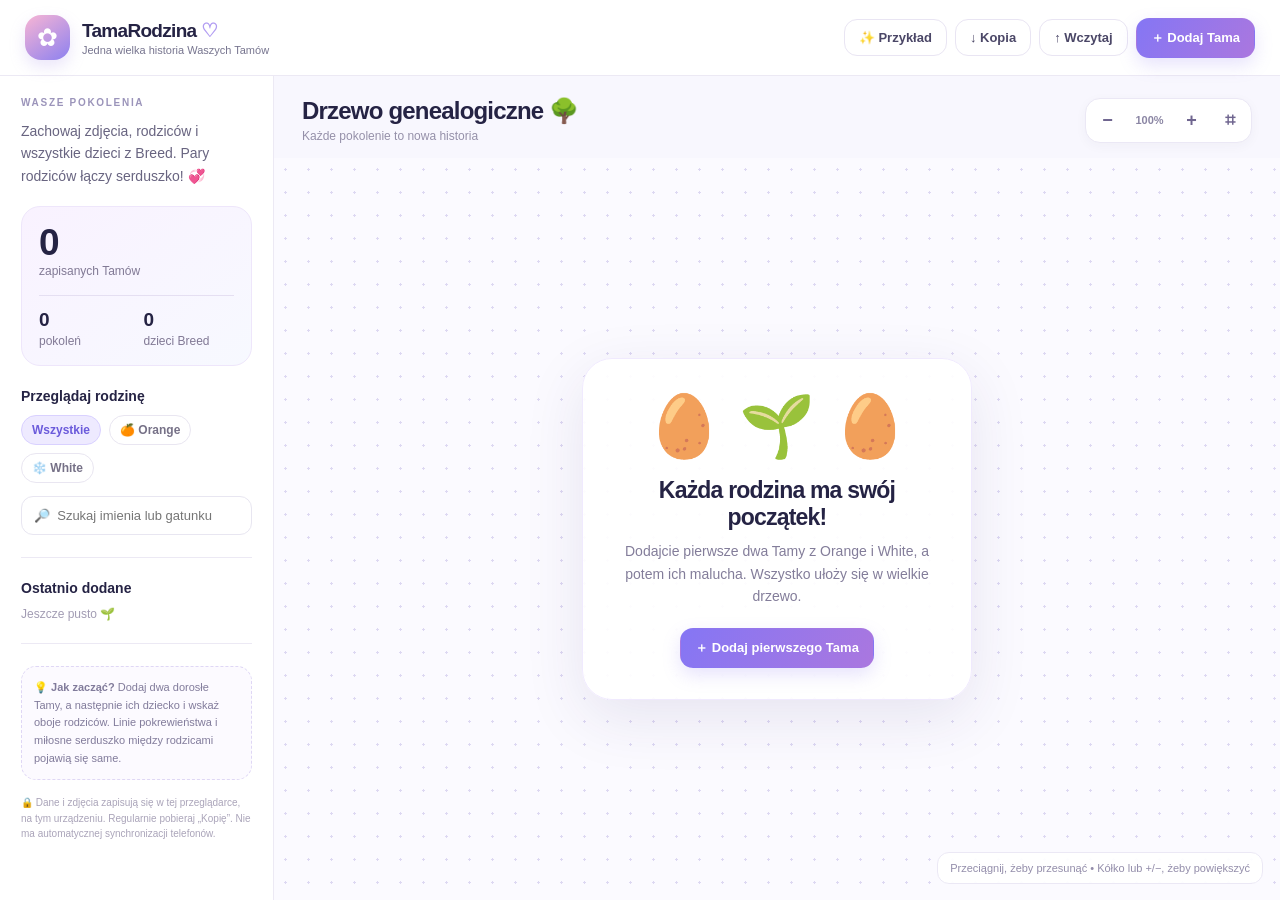
==== tama-rodzina/index.html @ 105fab53 "Show automatic romantic Breed connection between Tama parents" ====
<!doctype html>
<html lang="pl">
<head>
<meta charset="utf-8" />
<meta name="viewport" content="width=device-width,initial-scale=1,viewport-fit=cover" />
<meta name="theme-color" content="#f9f6ff" />
<title>TamaRodzina — Wasze drzewo pokoleń</title>
<style>
:root{--ink:#252344;--muted:#77758f;--line:#ece9f4;--purple:#7465e8;--pink:#fa84b5;--orange:#ffb166;--blue:#83c8ed;--card:#fff;--shadow:0 18px 60px rgba(53,39,103,.10);--round:22px}
*{box-sizing:border-box}html,body{height:100%;margin:0}body{font-family:ui-rounded,"SF Pro Rounded","Avenir Next",Inter,-apple-system,BlinkMacSystemFont,"Segoe UI",sans-serif;background:#f8f7fd;color:var(--ink);overflow:hidden}button,input,select,textarea{font:inherit}button{cursor:pointer}button:disabled{cursor:not-allowed;opacity:.45}.app{height:100dvh;display:flex;flex-direction:column;min-height:500px}.topbar{position:relative;z-index:10;display:flex;align-items:center;justify-content:space-between;gap:14px;flex-wrap:wrap;padding:15px 25px;background:rgba(255,255,255,.95);border-bottom:1px solid var(--line)}.brand{display:flex;align-items:center;gap:12px}.brand-symbol{width:45px;height:45px;border-radius:16px;background:linear-gradient(145deg,#f8b5d4,#8d81ef);display:grid;place-items:center;color:white;font-size:25px;box-shadow:0 7px 15px #ae9ded40}.brand h1{font-size:19px;letter-spacing:-.7px;margin:0;font-weight:850}.brand small{display:block;font-size:11px;color:var(--muted);margin-top:2px}.top-actions{display:flex;gap:8px;align-items:center;flex-wrap:wrap}.btn{display:inline-flex;align-items:center;justify-content:center;gap:7px;border:1px solid #e9e5f3;background:white;color:#4b4767;border-radius:13px;padding:10px 14px;font-size:13px;font-weight:700;white-space:nowrap;transition:transform .15s,background .15s}.btn:hover{background:#f7f4ff;transform:translateY(-1px)}.btn.primary{color:#fff;background:linear-gradient(120deg,#8576f4,#aa77df);border-color:transparent;box-shadow:0 7px 18px #8d7aef36}.btn.primary:hover{background:linear-gradient(120deg,#7565e8,#976bd3)}.btn.danger{color:#be4667;background:#fff6f9;border:1px solid #ffe2ea}.btn.ghost{border-color:transparent;background:transparent}.workspace{display:flex;flex:1;min-height:0}.sidebar{width:274px;flex:0 0 274px;background:#fff;border-right:1px solid var(--line);padding:21px;overflow:auto}.eyebrow{text-transform:uppercase;letter-spacing:1.7px;color:#9b94ba;font-size:10px;font-weight:850;margin-bottom:12px}.intro{font-size:14px;line-height:1.6;color:#686480;margin:0 0 19px}.stat-box{background:linear-gradient(145deg,#f9f2ff,#f7f9ff);border:1px solid #eee6fb;border-radius:19px;padding:17px;margin-bottom:22px}.stat-number{font-size:37px;line-height:1;font-weight:850;letter-spacing:-2px}.stat-box small{color:#817995;font-size:12px}.stats-row{display:flex;gap:14px;margin-top:16px;border-top:1px solid #e5dff2;padding-top:13px}.stats-row>div{flex:1}.stats-row b{font-size:19px}.stats-row small{display:block;margin-top:3px}.sidebar h2{font-size:14px;margin:0 0 11px}.filters{display:flex;flex-wrap:wrap;gap:8px;margin-bottom:13px}.filter{border:1px solid #e9e6f1;background:white;border-radius:999px;padding:7px 10px;color:#767187;font-size:12px;font-weight:750}.filter.active{background:#eeeaff;color:#6b5bdb;border-color:#d9d1ff}.search{border:1px solid #e8e6f1;border-radius:12px;padding:11px 12px;width:100%;background:#fff;font-size:13px;outline:0;color:var(--ink)}.search:focus{border-color:#afa5f4;box-shadow:0 0 0 3px #ece8ff}.section-divider{height:1px;background:var(--line);margin:22px 0}.mini-list{display:flex;flex-direction:column;gap:8px}.mini{border:1px solid #f0edf7;text-align:left;background:#fff;display:flex;gap:10px;align-items:center;padding:7px;border-radius:13px;width:100%}.mini:hover{background:#faf7ff}.mini-avatar{flex:0 0 35px;width:35px;height:35px;border-radius:11px;background:#f9e7ed;display:grid;place-items:center;overflow:hidden}.mini-avatar img{width:100%;height:100%;object-fit:cover}.mini strong{display:block;font-size:12px;max-width:156px;overflow:hidden;text-overflow:ellipsis;white-space:nowrap}.mini small{display:block;font-size:10px;color:#9692ab;margin-top:3px}.hint{border:1px dashed #dfd7f5;border-radius:15px;padding:12px;background:#fcfaff;color:#817b9b;font-size:11px;line-height:1.6}.main{flex:1;display:flex;flex-direction:column;min-width:0;background:#f8f7fe}.stage-header{padding:21px 28px 15px;display:flex;justify-content:space-between;gap:12px;align-items:center}.stage-header h2{font-size:24px;letter-spacing:-.8px;margin:0 0 4px}.stage-header p{font-size:12px;color:#9590a9;margin:0}.zoom-tools{display:flex;align-items:center;gap:5px;background:#fff;border:1px solid #ebe8f5;border-radius:15px;padding:5px;box-shadow:0 3px 12px #3830550a}.zoom-tools button{border:0;background:transparent;min-width:33px;height:33px;border-radius:9px;font-size:18px;font-weight:650;color:#6f658f}.zoom-tools button:hover{background:#f5f2ff}.zoom-label{min-width:41px;font-size:11px;color:#8b86a4;text-align:center;font-weight:750}.viewport{position:relative;min-height:0;flex:1;overflow:hidden;cursor:grab;touch-action:none;background-color:#fbfaff;background-image:radial-gradient(#ddd8f2 1.1px,transparent 1.1px);background-size:23px 23px;user-select:none}.viewport.grabbing{cursor:grabbing}.world{position:absolute;left:0;top:0;transform-origin:0 0;will-change:transform}.links{position:absolute;inset:0;overflow:visible;pointer-events:none}.nodes{position:absolute;inset:0}.gen-tag{position:absolute;left:15px;display:flex;gap:9px;align-items:center;font-size:13px;font-weight:850;color:#a29bc0}.gen-tag span{background:#e8e2fd;color:#7c6cdd;border-radius:10px;padding:6px 9px}.gen-tag small{font-size:11px;color:#b3aec7}.tama-card{position:absolute;width:176px;height:190px;border:1.5px solid #eee9fa;background:#fff;border-radius:22px;text-align:center;box-shadow:0 9px 27px rgba(68,57,113,.085);padding:11px 9px 10px;cursor:pointer;transition:box-shadow .15s,border .15s,opacity .15s,transform .15s;overflow:hidden}.tama-card:hover{box-shadow:0 12px 30px #4b359b2e;transform:translateY(-3px)}.tama-card.selected{border:2px solid #9281f2;box-shadow:0 9px 30px #8468e34f}.tama-card.dim{opacity:.26}.card-img{width:95px;height:95px;display:grid;place-items:center;overflow:hidden;margin:0 auto 8px;border-radius:26px;background:linear-gradient(135deg,#fff2e5,#ffd1b9);font-size:42px}.tama-card.white .card-img{background:linear-gradient(135deg,#eaf9ff,#d7e4ff)}.tama-card.other .card-img{background:linear-gradient(135deg,#f1ecff,#fce7fa)}.card-img img{width:100%;height:100%;object-fit:cover}.card-name{font-weight:850;white-space:nowrap;text-overflow:ellipsis;overflow:hidden;font-size:14px;margin:0 0 4px}.card-species{font-size:11px;color:#918da4;overflow:hidden;white-space:nowrap;text-overflow:ellipsis}.card-pill{display:inline-block;margin-top:8px;font-size:9px;font-weight:800;padding:4px 8px;border-radius:99px;background:#fff0e3;color:#c87838}.white .card-pill{background:#e8f5ff;color:#4e8cba}.other .card-pill{background:#efe9ff;color:#806bc9}.empty{position:absolute;inset:0;display:flex;align-items:center;justify-content:center;text-align:center;padding:30px}.empty-panel{max-width:390px;background:#ffffffec;box-shadow:var(--shadow);border:1px solid #f0eafe;padding:31px 25px;border-radius:30px}.empty-art{font-size:61px;margin-bottom:15px}.empty-panel h3{font-size:23px;letter-spacing:-.8px;margin:0 0 9px}.empty-panel p{font-size:14px;color:#837d9a;line-height:1.6;margin:0 0 20px}.floating-tip{position:absolute;bottom:16px;right:17px;background:#fffffff0;padding:9px 12px;border:1px solid #ebe8f5;border-radius:12px;font-size:11px;color:#938daa;pointer-events:none}dialog{border:0;border-radius:24px;box-shadow:0 30px 90px #251d5460;width:min(510px,calc(100vw - 28px));padding:0;color:var(--ink);max-height:calc(100dvh - 34px);overflow:auto}dialog::backdrop{background:#201a3f88;backdrop-filter:blur(4px)}.modal-header{display:flex;align-items:center;justify-content:space-between;padding:22px 25px 12px}.modal-header h3{font-size:21px;margin:0;letter-spacing:-.7px}.close{border:0;background:#f6f4fb;border-radius:10px;width:32px;height:32px;font-size:20px;color:#8983a4}.modal-body{padding:5px 25px 25px}.field{margin-bottom:16px}.field label{font-size:12px;font-weight:850;display:block;margin:0 0 7px}.field input,.field select,.field textarea{width:100%;padding:12px 12px;border:1px solid #e6e2f1;border-radius:12px;background:white;color:#37334f;outline:0;font-size:13px}.field input:focus,.field select:focus,.field textarea:focus{border-color:#a59af1;box-shadow:0 0 0 3px #ece9ff}.field textarea{resize:vertical;min-height:65px}.field-row{display:grid;grid-template-columns:1fr 1fr;gap:13px}.subnote{font-size:11px;color:#a09bb2;line-height:1.5;margin-top:5px}.upload{border:2px dashed #e4ddf4;border-radius:16px;min-height:104px;display:flex;gap:14px;align-items:center;padding:11px;background:#fcfbff;cursor:pointer}.upload-avatar{height:78px;width:78px;flex:0 0 78px;border-radius:17px;background:#f0eaff;display:grid;place-items:center;font-size:33px;overflow:hidden}.upload-avatar img{width:100%;height:100%;object-fit:cover}.upload-text b{font-size:13px}.upload-text small{display:block;color:#938ba9;font-size:11px;margin-top:4px}.modal-footer{display:flex;justify-content:space-between;gap:8px;flex-wrap:wrap;margin-top:18px}.detail-cover{height:125px;background:linear-gradient(120deg,#fbe6f3,#e8e7ff);border-radius:22px 22px 0 0}.detail-main{padding:0 25px 24px}.detail-photo{height:115px;width:115px;border:5px solid white;border-radius:26px;background:#fff1e7;overflow:hidden;display:grid;place-items:center;font-size:52px;margin:-65px 0 13px;position:relative;box-shadow:0 8px 20px #36275c25}.detail-photo img{width:100%;height:100%;object-fit:cover}.detail-name{margin:0;font-size:26px;letter-spacing:-.8px}.detail-sub{font-size:13px;color:#9690a9;margin-top:4px}.detail-grid{display:grid;grid-template-columns:1fr 1fr;gap:10px;margin:19px 0}.detail-box{border-radius:13px;background:#f9f7fd;padding:12px}.detail-box small{display:block;color:#9a94b1;font-size:10px;margin-bottom:5px}.detail-box b{font-size:13px;display:block;overflow-wrap:anywhere}.rel-title{font-size:13px;margin:17px 0 9px}.rel-list{display:flex;flex-wrap:wrap;gap:8px}.rel{border:1px solid #e5def5;background:white;border-radius:99px;padding:7px 10px;font-size:11px;font-weight:750;color:#7469b5}.detail-notes{border-left:3px solid #d4bafa;background:#faf7ff;border-radius:8px;padding:11px;font-size:12px;line-height:1.6;white-space:pre-wrap;color:#615b77}.small-btn{font-size:12px;padding:8px 10px}.toast{position:fixed;bottom:24px;left:50%;transform:translate(-50%,30px);opacity:0;pointer-events:none;background:#27233e;color:white;border-radius:14px;padding:11px 18px;box-shadow:0 12px 35px #1b163f30;font-size:12px;font-weight:650;z-index:100;transition:.25s}.toast.show{transform:translate(-50%,0);opacity:1}#importFile,#photoFile{display:none}.footer-stamp{margin-top:15px;color:#aaa4b9;font-size:10px;line-height:1.55}
@media(max-width:900px){.sidebar{width:230px;flex-basis:230px;padding:15px}.topbar{padding:12px 17px}.brand h1{font-size:17px}.btn{padding:9px 10px}.stage-header{padding:16px 19px 12px}.stage-header h2{font-size:21px}}
@media(max-width:660px){body{overflow:hidden}.app{min-height:0}.topbar{gap:10px;padding:10px 12px}.brand-symbol{width:38px;height:38px;border-radius:13px;font-size:21px}.brand h1{font-size:16px}.brand small{font-size:10px}.top-actions{width:100%;justify-content:space-between;gap:6px}.top-actions .btn{flex:1;padding:9px 4px;font-size:11px}.workspace{flex-direction:column}.sidebar{width:100%;flex:0 0 auto;padding:10px 13px;display:grid;grid-template-columns:minmax(0,1fr) auto;gap:6px 12px;align-items:center;border-right:0;border-bottom:1px solid var(--line);max-height:113px;overflow:hidden}.sidebar>.eyebrow,.sidebar>.intro,.sidebar>.section-divider,.sidebar>#recentTitle,.sidebar>#recentList,.sidebar>.hint,.sidebar>.footer-stamp{display:none}.stat-box{grid-row:1 / 3;grid-column:2;margin:0;padding:8px 13px;display:flex;gap:12px;align-items:center;min-width:110px}.stat-number{font-size:25px}.stats-row{margin:0;padding:0;border:0;gap:8px}.stats-row b{font-size:14px}.stats-row small,.stat-box small{font-size:9px}.sidebar h2{display:none}.filters{grid-row:1;grid-column:1;margin:0;gap:5px}.filter{padding:6px 8px;font-size:10px}.search{grid-row:2;grid-column:1;padding:8px 9px;font-size:11px}.main{min-height:0}.stage-header{padding:11px 13px 9px}.stage-header h2{font-size:18px}.stage-header p{font-size:10px}.zoom-tools{padding:3px}.zoom-tools button{height:28px;min-width:27px}.floating-tip{display:none}.empty-panel{padding:24px 20px}.empty-panel h3{font-size:20px}.modal-header{padding:18px 18px 10px}.modal-body{padding:5px 18px 19px}.field-row{grid-template-columns:1fr 1fr;gap:9px}.detail-main{padding:0 18px 20px}}
@media(max-width:380px){.zoom-label{display:none}.filter{padding:6px}.brand small{display:none}}
</style>
</head>
<body>
<div class="app">
<header class="topbar">
 <div class="brand"><div class="brand-symbol">✿</div><div><h1>TamaRodzina <span style="color:#b19cf2">♡</span></h1><small>Jedna wielka historia Waszych Tamów</small></div></div>
 <div class="top-actions">
  <button class="btn" id="exampleBtn" title="Pokaż przykładowe drzewo">✨ Przykład</button>
  <button class="btn" id="exportBtn" title="Pobierz bezpieczną kopię wszystkich danych i zdjęć">↓ Kopia</button>
  <button class="btn" id="importBtn" title="Wczytaj kopię zapasową">↑ Wczytaj</button>
  <button class="btn primary" id="addBtn">＋ Dodaj Tama</button>
  <input type="file" id="importFile" accept="application/json,.json" />
 </div>
</header>
<div class="workspace">
 <aside class="sidebar">
  <div class="eyebrow">Wasze pokolenia</div>
  <p class="intro">Zachowaj zdjęcia, rodziców i wszystkie dzieci z Breed. Pary rodziców łączy serduszko! 💞</p>
  <div class="stat-box"><div><div class="stat-number" id="statTotal">0</div><small>zapisanych Tamów</small></div><div class="stats-row"><div><b id="statGens">0</b><small>pokoleń</small></div><div><b id="statBabies">0</b><small>dzieci Breed</small></div></div></div>
  <h2>Przeglądaj rodzinę</h2>
  <div class="filters"><button class="filter active" data-filter="all">Wszystkie</button><button class="filter" data-filter="orange">🍊 Orange</button><button class="filter" data-filter="white">❄️ White</button></div>
  <input class="search" id="search" placeholder="🔎  Szukaj imienia lub gatunku" aria-label="Szukaj Tamów" />
  <div class="section-divider"></div>
  <h2 id="recentTitle">Ostatnio dodane</h2>
  <div id="recentList" class="mini-list"></div>
  <div class="section-divider"></div>
  <div class="hint">💡 <b>Jak zacząć?</b> Dodaj dwa dorosłe Tamy, a następnie ich dziecko i wskaż oboje rodziców. Linie pokrewieństwa i miłosne serduszko między rodzicami pojawią się same.</div>
  <div class="footer-stamp">🔒 Dane i zdjęcia zapisują się w tej przeglądarce, na tym urządzeniu. Regularnie pobieraj „Kopię”. Nie ma automatycznej synchronizacji telefonów.</div>
 </aside>
 <main class="main">
  <div class="stage-header"><div><h2>Drzewo genealogiczne 🌳</h2><p id="stageSub">Każde pokolenie to nowa historia</p></div><div class="zoom-tools"><button id="zoomOut" title="Oddal" aria-label="Oddal">−</button><span class="zoom-label" id="zoomLabel">100%</span><button id="zoomIn" title="Przybliż" aria-label="Przybliż">+</button><button id="fitBtn" title="Pokaż całe drzewo" aria-label="Dopasuj całe drzewo">⌗</button></div></div>
  <div class="viewport" id="viewport"><div class="world" id="world"><svg class="links" id="links"></svg><div class="nodes" id="nodes"></div></div><div class="empty" id="empty"><div class="empty-panel"><div class="empty-art">🥚 🌱 🥚</div><h3>Każda rodzina ma swój początek!</h3><p>Dodajcie pierwsze dwa Tamy z Orange i White, a potem ich malucha. Wszystko ułoży się w wielkie drzewo.</p><button class="btn primary" id="emptyAdd">＋ Dodaj pierwszego Tama</button></div></div><div class="floating-tip">Przeciągnij, żeby przesunąć • Kółko lub +/−, żeby powiększyć</div></div>
 </main>
</div>
</div>
<dialog id="editor">
 <div class="modal-header"><h3 id="editorTitle">Nowy Tama 🥚</h3><button class="close" data-close="editor" aria-label="Zamknij">×</button></div>
 <div class="modal-body"><form id="tamaForm">
   <div class="field"><label>Zdjęcie Tama</label><label for="photoFile" class="upload"><div class="upload-avatar" id="photoPreview">📸</div><div class="upload-text"><b>Dodaj zdjęcie z telefonu</b><small>Z aparatu lub galerii • zdjęcie zostanie zmniejszone, by oszczędzać miejsce</small></div></label><input type="file" id="photoFile" accept="image/*"/><button class="btn ghost small-btn" id="removePhoto" type="button" style="display:none;margin-top:5px">Usuń zdjęcie</button></div>
   <div class="field-row"><div class="field"><label for="tamaName">Imię Tama *</label><input id="tamaName" placeholder="Np. Iskierka" maxlength="55" required /></div><div class="field"><label for="tamaSpecies">Gatunek</label><input id="tamaSpecies" placeholder="Np. Mametchi" maxlength="55" /></div></div>
   <div class="field-row"><div class="field"><label for="tamaDevice">Z którego urządzenia?</label><select id="tamaDevice"><option value="orange">🍊 Orange</option><option value="white">❄️ White</option><option value="other">💜 Inne</option></select></div><div class="field"><label for="tamaBirth">Data narodzin</label><input type="date" id="tamaBirth" /></div></div>
   <div class="eyebrow" style="margin:6px 0 12px">Rodzice • Breed</div>
   <div class="field-row"><div class="field"><label for="parent1">Rodzic 1</label><select id="parent1"></select></div><div class="field"><label for="parent2">Rodzic 2</label><select id="parent2"></select></div></div><div class="subnote" style="margin:-8px 0 16px">Jeśli to pierwszy Tama w rodzinie, pozostaw rodziców pustych. Możesz ich dodać lub zmienić później.</div>
   <div class="field"><label for="tamaNotes">Notatki / wspomnienia</label><textarea id="tamaNotes" maxlength="1000" placeholder="Kolor oczu, ulubione jedzenie, ciekawostki…"></textarea></div>
   <div class="modal-footer"><button class="btn" type="button" data-close="editor">Anuluj</button><button class="btn primary" type="submit" id="saveBtn">💜 Zapisz Tama</button></div>
  </form></div>
</dialog>
<dialog id="detail"><div class="detail-cover"></div><div class="modal-header" style="padding-top:0;justify-content:flex-end;margin-top:-113px;height:117px;align-items:flex-start;padding-top:12px"><button class="close" data-close="detail" aria-label="Zamknij">×</button></div><div id="detailContent" class="detail-main"></div></dialog>
<div class="toast" id="toast" role="status"></div>
<script>
(()=>{'use strict';
const $=s=>document.querySelector(s), $$=s=>Array.from(document.querySelectorAll(s));
const state={tamas:[],selected:null,filter:'all',query:'',editing:null,photo:null,view:{x:0,y:0,k:1},treeW:600,treeH:500,positions:new Map(),storage:'indexeddb'};
const labels={orange:'🍊 Orange',white:'❄️ White',other:'💜 Inne'};
const esc=s=>String(s??'').replace(/[&<>"']/g,ch=>({'&':'&amp;','<':'&lt;','>':'&gt;','"':'&quot;',"'":'&#39;'}[ch]));
const safePhoto=s=>typeof s==='string'&&/^data:image\/(?:png|jpeg|webp);base64,[A-Za-z0-9+/=]+$/.test(s)&&s.length<1800000?s:'';
const guid=()=> 't'+Date.now().toString(36)+Math.random().toString(36).slice(2,9);
const byId=id=>state.tamas.find(t=>t.id===id);
const ancestors=(id,acc=new Set())=>{const t=byId(id);if(!t)return acc;for(const p of t.parents||[]){if(!acc.has(p)){acc.add(p);ancestors(p,acc)}}return acc};
const descendants=(id)=>{const out=new Set();const visit=p=>{for(const t of state.tamas){if((t.parents||[]).includes(p)&&!out.has(t.id)){out.add(t.id);visit(t.id)}}};visit(id);return out};
function generation(id,memo=new Map(),visiting=new Set()){if(memo.has(id))return memo.get(id);if(visiting.has(id))return 0;visiting.add(id);const t=byId(id);const g=t?.parents?.length?1+Math.max(...t.parents.map(p=>generation(p,memo,visiting))):0;visiting.delete(id);memo.set(id,g);return g}
function notify(s){const e=$('#toast');e.textContent=s;e.classList.add('show');clearTimeout(notify.timer);notify.timer=setTimeout(()=>e.classList.remove('show'),3100)}
let db;
function openDb(){return new Promise((ok,fail)=>{if(!window.indexedDB){fail(new Error('No IndexedDB'));return}const req=indexedDB.open('tamarodzina-db',1);req.onupgradeneeded=()=>{req.result.createObjectStore('app')};req.onsuccess=()=>{db=req.result;ok()};req.onerror=()=>fail(req.error)})}
function readDb(){return new Promise((ok,fail)=>{const tx=db.transaction('app','readonly'),r=tx.objectStore('app').get('family');r.onsuccess=()=>ok(r.result);r.onerror=()=>fail(r.error)})}
function writeDb(data){return new Promise((ok,fail)=>{const tx=db.transaction('app','readwrite');tx.objectStore('app').put(data,'family');tx.oncomplete=ok;tx.onerror=()=>fail(tx.error)})}
async function load(){try{await openDb();const d=await readDb();state.tamas=Array.isArray(d?.tamas)?d.tamas:[]}catch(e){state.storage='local';try{state.tamas=JSON.parse(localStorage.getItem('tamarodzina-family')||'[]')}catch{state.tamas=[]}console.warn('Dostępny tylko zapis awaryjny',e)}render(true)}
async function persist(){try{if(state.storage==='indexeddb')await writeDb({version:1,tamas:state.tamas});else localStorage.setItem('tamarodzina-family',JSON.stringify(state.tamas))}catch(e){notify('Nie udało się zapisać. Pobierz kopię bezpieczeństwa!');console.error(e)}}
function photoEl(t){return safePhoto(t.photo)?`<img src="${t.photo}" alt="Zdjęcie Tama ${esc(t.name)}" draggable="false">`:'🥚'}
function render(fit=false){const total=state.tamas.length,memo=new Map();const gens=total?Math.max(...state.tamas.map(t=>generation(t.id,memo)))+1:0;
 $('#statTotal').textContent=total;$('#statGens').textContent=gens;$('#statBabies').textContent=state.tamas.filter(t=>t.parents?.length).length;
 $('#stageSub').textContent=total?`${total} Tamów • ${gens} pokoleń • kliknij postać, by zobaczyć jej historię`:'Każde pokolenie to nowa historia';$('#empty').style.display=total?'none':'flex';
 $('#recentList').innerHTML=[...state.tamas].sort((a,b)=>(b.createdAt||0)-(a.createdAt||0)).slice(0,6).map(t=>`<button class="mini" data-id="${esc(t.id)}"><span class="mini-avatar">${photoEl(t)}</span><span><strong>${esc(t.name)}</strong><small>${esc(t.species||'Tama')} · ${esc(labels[t.device]||'Inne')}</small></span></button>`).join('')||'<span style="font-size:12px;color:#a29cb3">Jeszcze pusto 🌱</span>';
 $$('#recentList .mini').forEach(b=>b.onclick=()=>focusTama(b.dataset.id));
 if(!total){$('#nodes').innerHTML='';$('#links').innerHTML='';state.positions.clear();state.treeW=600;state.treeH=500;$('#world').style.width='600px';$('#world').style.height='500px';if(fit)resetView();return}
 const groups=new Map();for(const t of state.tamas){const g=generation(t.id,memo);if(!groups.has(g))groups.set(g,[]);groups.get(g).push(t)}
 // Keep siblings together, placing children near the midpoint of their parents' positions.
  // A Breed baby automatically makes a couple; no manual relationship setting is needed.
  const couples=new Map();for(const child of state.tamas){if(child.parents?.length!==2)continue;const [a,b]=child.parents;if(!byId(a)||!byId(b)||a===b)continue;if(!couples.has(a))couples.set(a,new Set());if(!couples.has(b))couples.set(b,new Set());couples.get(a).add(b);couples.get(b).add(a)}
 const W=176,H=190,GX=66,GY=132,LEFT=150,TOP=95,RIGHT=90;const sorted=[];let order=new Map();
 for(let g=0;g<gens;g++) {let arr=(groups.get(g)||[]).slice();arr.sort((a,b)=>{const score=t=>{const p=t.parents.filter(id=>order.has(id));return p.length?p.reduce((sum,id)=>sum+order.get(id),0)/p.length:1e6};return score(a)-score(b)||(a.createdAt||0)-(b.createdAt||0)||a.id.localeCompare(b.id)});const paired=[],used=new Set();for(const t of arr){if(used.has(t.id))continue;paired.push(t);used.add(t.id);const partner=arr.find(v=>!used.has(v.id)&&couples.get(t.id)?.has(v.id));if(partner){paired.push(partner);used.add(partner.id)}}arr=paired;sorted.push(arr);order=new Map(arr.map((t,i)=>[t.id,i]))}
 const maxRow=Math.max(...sorted.map(a=>a.length*W+Math.max(0,a.length-1)*GX));state.treeW=LEFT+maxRow+RIGHT;state.treeH=TOP+gens*H+Math.max(0,gens-1)*GY+115;state.positions.clear();
 const nodeParts=[],linkParts=[];
 for(let g=0;g<sorted.length;g++){const a=sorted[g],rw=a.length*W+Math.max(0,a.length-1)*GX;const start=LEFT+(maxRow-rw)/2;const y=TOP+g*(H+GY);
 nodeParts.push(`<div class="gen-tag" style="top:${y+17}px"><span>${g+1}</span><small>pokolenie</small></div>`);
 a.forEach((t,i)=>{const x=start+i*(W+GX);state.positions.set(t.id,{x:x+W/2,top:y,bottom:y+H});const match=(state.filter==='all'||state.filter===t.device)&&(!state.query||`${t.name} ${t.species||''}`.toLocaleLowerCase('pl').includes(state.query));const relatives=state.selected?new Set([state.selected,...ancestors(state.selected),...descendants(state.selected)]):null;const dim=!match||(relatives&&!relatives.has(t.id));nodeParts.push(`<button class="tama-card ${esc(t.device)} ${state.selected===t.id?'selected':''} ${dim?'dim':''}" data-id="${esc(t.id)}" style="left:${x}px;top:${y}px" aria-label="Otwórz Tama ${esc(t.name)}"><div class="card-img">${photoEl(t)}</div><div class="card-name">${esc(t.name)}</div><div class="card-species">${esc(t.species||'Nieznany gatunek')}</div><div class="card-pill">${esc(labels[t.device]||'💜 Inne')}</div></button>`)});
 }
 for(const t of state.tamas){const c=state.positions.get(t.id);for(const [ix,pid] of t.parents.entries()){const p=state.positions.get(pid);if(!p||!c)continue;const x1=p.x,y1=p.bottom+2,x2=c.x+(ix===0?-8:8),y2=c.top-5,mid=Math.max(30,(y2-y1)*.44);const emphasize=state.selected&&(t.id===state.selected||pid===state.selected);linkParts.push(`<path d="M ${x1} ${y1} C ${x1} ${y1+mid}, ${x2} ${y2-mid}, ${x2} ${y2}" stroke="${ix===0?'#ba98ee':'#f4a3c6'}" stroke-width="${emphasize?4:2.6}" stroke-opacity="${state.selected&&!emphasize?.25:.76}" fill="none" stroke-linecap="round"/><circle cx="${x2}" cy="${y2}" r="3.6" fill="${ix===0?'#ba98ee':'#f4a3c6'}"/>`)}}
  // Draw a pink, heart-shaped Breed bond only for pairs who have a shared child.
  const shownPairs=new Set();for(const child of state.tamas){if(child.parents?.length!==2)continue;const ids=[...child.parents].sort();const key=ids.join('~');if(shownPairs.has(key))continue;shownPairs.add(key);const a=state.positions.get(ids[0]),b=state.positions.get(ids[1]);if(!a||!b)continue;const y=Math.min(a.top,b.top)-27,mx=(a.x+b.x)/2;
   const highlight=state.selected&&(ids.includes(state.selected)||(byId(state.selected)?.parents?.length===2&&ids.every(id=>byId(state.selected).parents.includes(id))));
   const opacity=state.selected&&!highlight?'.35':'1';
   linkParts.push(`<path d="M ${a.x} ${a.top-5} L ${a.x} ${y} L ${b.x} ${y} L ${b.x} ${b.top-5}" stroke="#ef8ab4" stroke-width="${highlight?4.5:2.8}" stroke-dasharray="5 5" stroke-linecap="round" stroke-linejoin="round" stroke-opacity="${opacity}" fill="none"/><rect x="${mx-20}" y="${y-17}" width="40" height="34" rx="17" fill="#fff0f7" stroke="#f1a0c5" stroke-width="2" opacity="${opacity}"/><text x="${mx}" y="${y+7}" font-size="22" text-anchor="middle" fill="#eb5d9a" opacity="${opacity}">♥</text>`)}
 $('#world').style.width=state.treeW+'px';$('#world').style.height=state.treeH+'px';$('#nodes').innerHTML=nodeParts.join('');$('#links').setAttribute('viewBox',`0 0 ${state.treeW} ${state.treeH}`);$('#links').setAttribute('width',state.treeW);$('#links').setAttribute('height',state.treeH);$('#links').innerHTML=linkParts.join('');
 $$('#nodes .tama-card').forEach(b=>b.onclick=()=>openDetail(b.dataset.id));if(fit)requestAnimationFrame(fitView);else applyView();}
function applyView(){const {x,y,k}=state.view;$('#world').style.transform=`translate(${x}px,${y}px) scale(${k})`;$('#zoomLabel').textContent=Math.round(k*100)+'%'}
function resetView(){state.view={x:0,y:0,k:1};applyView()}
function fitView(){if(!state.tamas.length)return;const v=$('#viewport'),vw=v.clientWidth,vh=v.clientHeight;if(!vw||!vh)return;const k=Math.min(1.15,(vw-40)/state.treeW,(vh-40)/state.treeH);state.view={x:(vw-state.treeW*k)/2,y:(vh-state.treeH*k)/2,k:Math.max(.18,k)};applyView()}
function zoom(factor,cx,cy){const v=$('#viewport'),r=v.getBoundingClientRect();cx??=r.width/2;cy??=r.height/2;const old=state.view.k,k=Math.max(.14,Math.min(2.5,old*factor)),scale=k/old;state.view.x=cx-(cx-state.view.x)*scale;state.view.y=cy-(cy-state.view.y)*scale;state.view.k=k;applyView()}
function focusTama(id){const p=state.positions.get(id);if(!p)return;const v=$('#viewport'),k=Math.max(.75,Math.min(1.15,state.view.k));state.view={k,x:v.clientWidth/2-p.x*k,y:v.clientHeight/2-(p.top+95)*k};applyView();openDetail(id)}
function showDialog(d){const el=$('#'+d);if(!el.open)el.showModal()}
function closeDialog(d){const el=$('#'+d);if(el.open)el.close()}
function selectOptions(current){const forbidden=new Set(current?[current,...descendants(current)]:[]);return '<option value="">— brak / nieznany —</option>'+state.tamas.filter(t=>!forbidden.has(t.id)).map(t=>`<option value="${esc(t.id)}">${esc(t.name)} (${esc(labels[t.device]||'Inne')})</option>`).join('')}
function renderPreview(){const e=$('#photoPreview');e.innerHTML=safePhoto(state.photo)?`<img src="${state.photo}" alt="Podgląd zdjęcia">`:'📸';$('#removePhoto').style.display=state.photo?'inline-flex':'none'}
function openEditor(id=null,prefillParent=null){state.editing=id;const t=id?byId(id):null;state.photo=safePhoto(t?.photo);$('#editorTitle').textContent=id?'Edytuj Tama ✏️':'Nowy Tama 🥚';$('#saveBtn').textContent=id?'💜 Zapisz zmiany':'💜 Zapisz Tama';$('#tamaName').value=t?.name||'';$('#tamaSpecies').value=t?.species||'';$('#tamaDevice').value=t?.device||(prefillParent?byId(prefillParent)?.device:'orange')||'orange';$('#tamaBirth').value=t?.birth||'';$('#tamaNotes').value=t?.notes||'';$('#photoFile').value='';$('#parent1').innerHTML=selectOptions(id);$('#parent2').innerHTML=selectOptions(id);$('#parent1').value=t?.parents?.[0]||prefillParent||'';$('#parent2').value=t?.parents?.[1]||'';renderPreview();showDialog('editor')}
async function processPhoto(file){if(!file)return;if(!file.type.startsWith('image/')){notify('Wybierz plik ze zdjęciem');return}if(file.size>22*1024*1024){notify('Zdjęcie jest za duże (maks. 22 MB)');return}try{const data=await new Promise((ok,fail)=>{const reader=new FileReader();reader.onload=()=>ok(reader.result);reader.onerror=fail;reader.readAsDataURL(file)});const image=new Image();await new Promise((ok,fail)=>{image.onload=ok;image.onerror=fail;image.src=data});const max=500,k=Math.min(1,max/Math.max(image.naturalWidth,image.naturalHeight));const canvas=document.createElement('canvas');canvas.width=Math.max(1,Math.round(image.naturalWidth*k));canvas.height=Math.max(1,Math.round(image.naturalHeight*k));canvas.getContext('2d').drawImage(image,0,0,canvas.width,canvas.height);let uri=canvas.toDataURL('image/webp',.73);if(!uri.startsWith('data:image/webp'))uri=canvas.toDataURL('image/jpeg',.73);state.photo=uri;renderPreview();notify('Zdjęcie dodane 📸')}catch(e){console.error(e);notify('Nie udało się odczytać zdjęcia. Spróbuj JPG lub PNG.')}}
function openDetail(id){const t=byId(id);if(!t)return;state.selected=id;render();const parents=(t.parents||[]).map(byId).filter(Boolean),children=state.tamas.filter(c=>(c.parents||[]).includes(id));const partners=[...new Set(children.filter(c=>c.parents?.length===2).map(c=>c.parents.find(pid=>pid!==id)))].map(byId).filter(Boolean),gen=generation(id)+1;
const links=ts=>ts.length?`<div class="rel-list">${ts.map(v=>`<button class="rel" data-rel="${esc(v.id)}">${esc(v.name)}</button>`).join('')}</div>`:'<div style="font-size:12px;color:#aaa5b8">Brak zapisanych</div>';
$('#detailContent').innerHTML=`<div class="detail-photo">${photoEl(t)}</div><h3 class="detail-name">${esc(t.name)}</h3><div class="detail-sub">${esc(t.species||'Nieznany gatunek')} · ${esc(labels[t.device]||'Inne')}</div><div class="detail-grid"><div class="detail-box"><small>Pokolenie</small><b>${gen}</b></div><div class="detail-box"><small>Data narodzin</small><b>${esc(t.birth||'Nie podano')}</b></div><div class="detail-box"><small>Rodzice</small><b>${parents.length} zapisanych</b></div><div class="detail-box"><small>Dzieci</small><b>${children.length} zapisanych</b></div></div><h4 class="rel-title">👨‍👩‍👧 Rodzice</h4>${links(parents)}${partners.length?`<h4 class="rel-title">💞 Partnerzy Breed</h4>${links(partners)}`:''}<h4 class="rel-title">🥚 Potomstwo</h4>${links(children)}${t.notes?`<h4 class="rel-title">📝 Wspomnienia</h4><div class="detail-notes">${esc(t.notes)}</div>`:''}<div class="modal-footer"><button class="btn small-btn" id="detailChild">＋ Dodaj dziecko</button><div style="display:flex;gap:6px"><button class="btn danger small-btn" id="detailDelete">Usuń</button><button class="btn primary small-btn" id="detailEdit">✎ Edytuj</button></div></div>`;
$('#detailEdit').onclick=()=>{closeDialog('detail');openEditor(id)};$('#detailDelete').onclick=()=>deleteTama(id);$('#detailChild').onclick=()=>{closeDialog('detail');openEditor(null,id)};$$('#detailContent [data-rel]').forEach(b=>b.onclick=()=>{closeDialog('detail');focusTama(b.dataset.rel)});showDialog('detail')}
async function deleteTama(id){const t=byId(id);if(!t||!confirm(`Usunąć Tama „${t.name}”?\n\nJego dzieci pozostaną w drzewie, ale stracą powiązanie z tym rodzicem.`))return;state.tamas=state.tamas.filter(x=>x.id!==id).map(x=>({...x,parents:(x.parents||[]).filter(p=>p!==id)}));state.selected=null;closeDialog('detail');await persist();render(true);notify('Tama usunięty')}
async function saveTama(e){e.preventDefault();const name=$('#tamaName').value.trim();if(!name){notify('Podaj imię Tama');return}const p1=$('#parent1').value,p2=$('#parent2').value;if(p1&&p1===p2){notify('Wybierz dwóch różnych rodziców');return}const parents=[p1,p2].filter(Boolean);if(parents.some(p=>!byId(p))){notify('Nie znaleziono jednego z rodziców');return}if(state.editing&&parents.some(p=>p===state.editing||descendants(state.editing).has(p))){notify('Nie można ustawić potomka jako rodzica');return}
 const old=state.editing?byId(state.editing):null;const t={id:old?.id||guid(),name,species:$('#tamaSpecies').value.trim(),device:$('#tamaDevice').value,birth:$('#tamaBirth').value,notes:$('#tamaNotes').value.trim(),parents,photo:state.photo||'',createdAt:old?.createdAt||Date.now()};if(old)state.tamas=state.tamas.map(v=>v.id===old.id?t:v);else state.tamas.push(t);
 closeDialog('editor');state.selected=null;await persist();render(true);notify(old?'Zapisano zmiany 💜':'Nowy Tama dołączył do rodziny! 🥚')}
function validateImport(json){if(!json||!Array.isArray(json.tamas)||json.tamas.length>2500)throw Error('Niepoprawny plik lub za dużo postaci');const ids=new Set();const result=json.tamas.map(t=>{if(typeof t.id!=='string'||!/^t[a-zA-Z0-9_-]{3,60}$/.test(t.id)||ids.has(t.id))throw Error('Niepoprawne identyfikatory');ids.add(t.id);return{id:t.id,name:String(t.name||'Bez imienia').slice(0,55),species:String(t.species||'').slice(0,55),device:['orange','white','other'].includes(t.device)?t.device:'other',birth:/^\d{4}-\d{2}-\d{2}$/.test(t.birth||'')?t.birth:'',notes:String(t.notes||'').slice(0,1000),parents:Array.isArray(t.parents)?t.parents.slice(0,2).filter(p=>typeof p==='string'):[],photo:safePhoto(t.photo),createdAt:Number.isFinite(t.createdAt)?t.createdAt:Date.now()}});for(const t of result){t.parents=t.parents.filter(p=>ids.has(p)&&p!==t.id);if(new Set(t.parents).size!==t.parents.length)throw Error('Powtórzeni rodzice')}const m=new Map(result.map(t=>[t.id,t]));const visiting=new Set(),seen=new Set();function visit(id){if(visiting.has(id))throw Error('Pętla w relacjach');if(seen.has(id))return;visiting.add(id);for(const p of m.get(id)?.parents||[])visit(p);visiting.delete(id);seen.add(id)}for(const t of result)visit(t.id);return result}
function exportFile(){const data={app:'TamaRodzina',version:1,exportedAt:new Date().toISOString(),tamas:state.tamas};const blob=new Blob([JSON.stringify(data,null,2)],{type:'application/json'});const url=URL.createObjectURL(blob),a=document.createElement('a');a.href=url;a.download='tama-rodzina-kopia-'+new Date().toISOString().slice(0,10)+'.json';document.body.append(a);a.click();a.remove();setTimeout(()=>URL.revokeObjectURL(url),3000);notify('Kopia zapasowa gotowa 💜')}
async function importFile(file){if(!file)return;try{if(file.size>75*1024*1024)throw Error('Plik jest za duży');const data=JSON.parse(await file.text());const imported=validateImport(data);if(state.tamas.length&&!confirm(`Wczytać ${imported.length} Tamów?\n\nTo ZASTĄPI obecne drzewo. Najpierw możesz pobrać „Kopię”.`))return;state.tamas=imported;state.selected=null;await persist();render(true);notify(`Wczytano ${imported.length} Tamów! 🌳`)}catch(e){console.error(e);notify('Nie udało się wczytać: '+e.message)}finally{$('#importFile').value=''}}
async function loadExample(){if(state.tamas.length&&!confirm('Przykład zastąpi obecne drzewo! Najpierw pobierz kopię. Kontynuować?'))return;const p1=guid(),p2=guid(),c=guid(),d=guid(),ts=Date.now();state.tamas=[{id:p1,name:'Słoneczko',species:'Pierwszy Tama',device:'orange',birth:'',notes:'Pierwszy z Orange 🍊',parents:[],photo:'',createdAt:ts-4},{id:p2,name:'Śnieżka',species:'Pierwszy Tama',device:'white',birth:'',notes:'Pierwszy z White ❄️',parents:[],photo:'',createdAt:ts-3},{id:c,name:'Iskierka',species:'Dziecko Breed',device:'orange',birth:'',notes:'Pierwszy wspólny maluch 💜',parents:[p1,p2],photo:'',createdAt:ts-2},{id:d,name:'Pączek',species:'Drugie pokolenie',device:'white',birth:'',notes:'Kolejny Tama do przykładowej rodziny',parents:[p1,p2],photo:'',createdAt:ts-1}];state.selected=null;await persist();render(true);notify('Wczytano przykład — możesz edytować postacie')}
$('#addBtn').onclick=()=>openEditor();$('#emptyAdd').onclick=()=>openEditor();$('#exampleBtn').onclick=loadExample;$('#exportBtn').onclick=exportFile;$('#importBtn').onclick=()=>$('#importFile').click();$('#importFile').onchange=e=>importFile(e.target.files?.[0]);$('#tamaForm').onsubmit=saveTama;$('#photoFile').onchange=e=>processPhoto(e.target.files?.[0]);$('#removePhoto').onclick=()=>{state.photo='';$('#photoFile').value='';renderPreview()};$$('[data-close]').forEach(b=>b.onclick=()=>closeDialog(b.dataset.close));
$$('.filter').forEach(b=>b.onclick=()=>{state.filter=b.dataset.filter;$$('.filter').forEach(x=>x.classList.toggle('active',x===b));render()});$('#search').oninput=e=>{state.query=e.target.value.trim().toLocaleLowerCase('pl');render()};$('#fitBtn').onclick=fitView;$('#zoomIn').onclick=()=>zoom(1.2);$('#zoomOut').onclick=()=>zoom(1/1.2);
const viewport=$('#viewport');let pointers=new Map(),dragStart=null,lastPinch=null,moved=false;viewport.addEventListener('pointerdown',e=>{if(e.target.closest('button'))return;viewport.setPointerCapture(e.pointerId);pointers.set(e.pointerId,{x:e.clientX,y:e.clientY});if(pointers.size===1){dragStart={x:e.clientX,y:e.clientY,vx:state.view.x,vy:state.view.y};moved=false;viewport.classList.add('grabbing')}else lastPinch=null});viewport.addEventListener('pointermove',e=>{if(!pointers.has(e.pointerId))return;const prev=pointers.get(e.pointerId);pointers.set(e.pointerId,{x:e.clientX,y:e.clientY});if(pointers.size===1&&dragStart){const dx=e.clientX-dragStart.x,dy=e.clientY-dragStart.y;if(Math.abs(dx)+Math.abs(dy)>4)moved=true;state.view.x=dragStart.vx+dx;state.view.y=dragStart.vy+dy;applyView()}else if(pointers.size===2){const a=[...pointers.values()],distance=Math.hypot(a[0].x-a[1].x,a[0].y-a[1].y),r=viewport.getBoundingClientRect(),centerX=(a[0].x+a[1].x)/2-r.left,centerY=(a[0].y+a[1].y)/2-r.top;if(lastPinch&&distance>0){zoom(distance/lastPinch.distance,centerX,centerY);state.view.x+=(centerX-lastPinch.x);state.view.y+=(centerY-lastPinch.y);applyView()}lastPinch={distance,x:centerX,y:centerY};moved=true}});function endPointer(e){pointers.delete(e.pointerId);if(pointers.size===0){viewport.classList.remove('grabbing');dragStart=null;lastPinch=null}else if(pointers.size===1){const p=[...pointers.values()][0];dragStart={x:p.x,y:p.y,vx:state.view.x,vy:state.view.y};lastPinch=null}}viewport.addEventListener('pointerup',endPointer);viewport.addEventListener('pointercancel',endPointer);viewport.addEventListener('wheel',e=>{e.preventDefault();const r=viewport.getBoundingClientRect();zoom(Math.exp(-e.deltaY*.0011),e.clientX-r.left,e.clientY-r.top)},{passive:false});viewport.addEventListener('click',e=>{if(!e.target.closest('button')&&!moved&&state.selected){state.selected=null;render()}});
window.addEventListener('keydown',e=>{if(e.key==='Escape'){if(!$('#editor').open&&!$('#detail').open&&state.selected){state.selected=null;render()}}if(e.target.matches('input,textarea,select'))return;if(e.key==='+'||e.key==='=')zoom(1.2);if(e.key==='-')zoom(1/1.2)});window.addEventListener('resize',()=>{if(state.tamas.length)fitView()});load();
})();
</script>
</body>
</html>
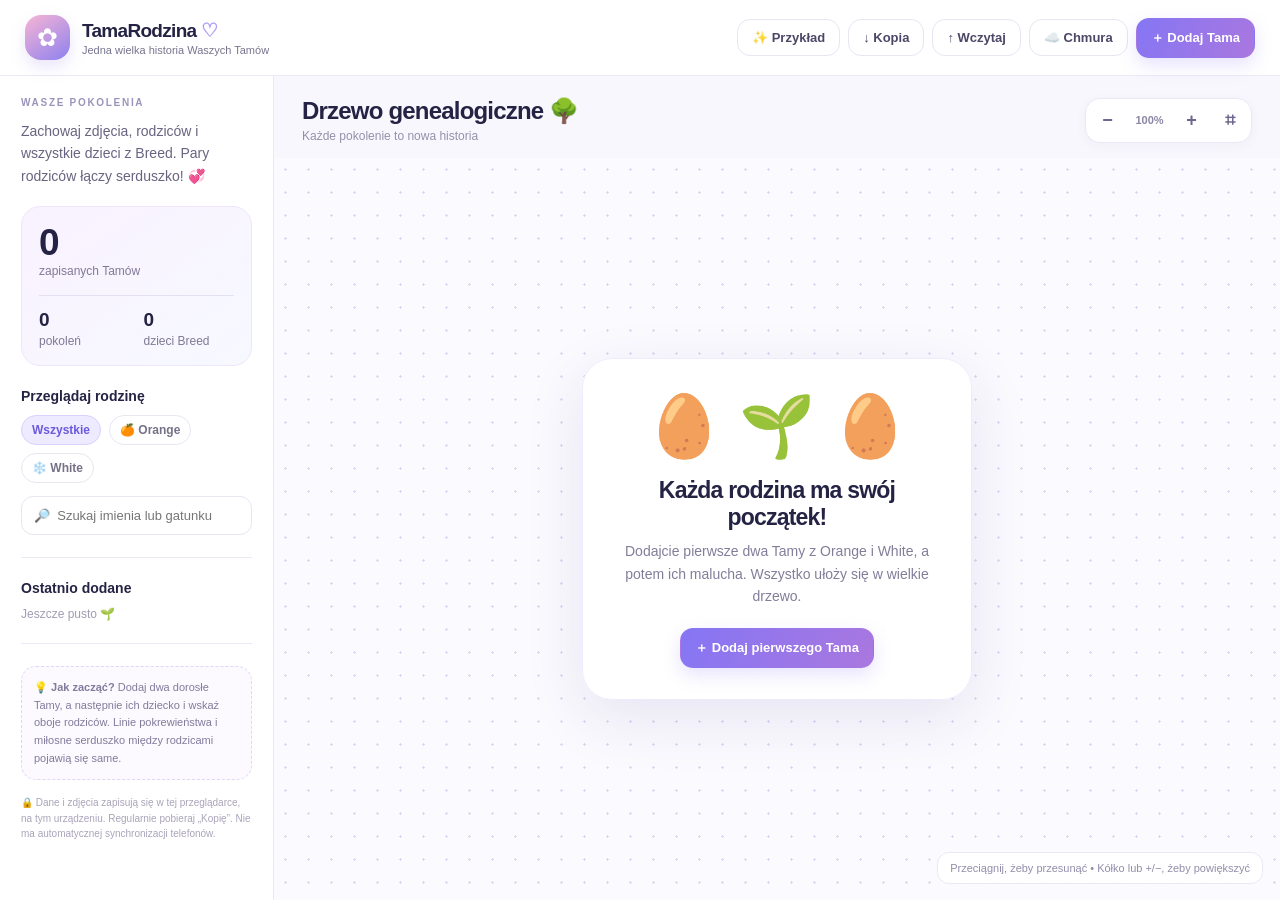
==== commit a4792440: "Connect TamaRodzina frontend to optional shared Cloudflare family sync" ====
--- a/tama-rodzina/index.html
+++ b/tama-rodzina/index.html
@@ -21,7 +21,8 @@
   <button class="btn" id="exampleBtn" title="Pokaż przykładowe drzewo">✨ Przykład</button>
   <button class="btn" id="exportBtn" title="Pobierz bezpieczną kopię wszystkich danych i zdjęć">↓ Kopia</button>
   <button class="btn" id="importBtn" title="Wczytaj kopię zapasową">↑ Wczytaj</button>
-  <button class="btn primary" id="addBtn">＋ Dodaj Tama</button>
+  <button class="btn" id="cloudBtn" title="Połącz wspólne drzewo">☁️ Chmura</button>
+   <button class="btn primary" id="addBtn">＋ Dodaj Tama</button>
   <input type="file" id="importFile" accept="application/json,.json" />
  </div>
 </header>
@@ -78,7 +79,8 @@
 function readDb(){return new Promise((ok,fail)=>{const tx=db.transaction('app','readonly'),r=tx.objectStore('app').get('family');r.onsuccess=()=>ok(r.result);r.onerror=()=>fail(r.error)})}
 function writeDb(data){return new Promise((ok,fail)=>{const tx=db.transaction('app','readwrite');tx.objectStore('app').put(data,'family');tx.oncomplete=ok;tx.onerror=()=>fail(tx.error)})}
 async function load(){try{await openDb();const d=await readDb();state.tamas=Array.isArray(d?.tamas)?d.tamas:[]}catch(e){state.storage='local';try{state.tamas=JSON.parse(localStorage.getItem('tamarodzina-family')||'[]')}catch{state.tamas=[]}console.warn('Dostępny tylko zapis awaryjny',e)}render(true)}
-async function persist(){try{if(state.storage==='indexeddb')await writeDb({version:1,tamas:state.tamas});else localStorage.setItem('tamarodzina-family',JSON.stringify(state.tamas))}catch(e){notify('Nie udało się zapisać. Pobierz kopię bezpieczeństwa!');console.error(e)}}
+let suspendCloudChange=false;
+ async function persist(){try{if(state.storage==='indexeddb')await writeDb({version:1,tamas:state.tamas});else localStorage.setItem('tamarodzina-family',JSON.stringify(state.tamas));if(!suspendCloudChange)window.dispatchEvent(new Event('tama:local-change'));return true}catch(e){notify('Nie udało się zapisać. Pobierz kopię bezpieczeństwa!');console.error(e);return false}}
 function photoEl(t){return safePhoto(t.photo)?`<img src="${t.photo}" alt="Zdjęcie Tama ${esc(t.name)}" draggable="false">`:'🥚'}
 function render(fit=false){const total=state.tamas.length,memo=new Map();const gens=total?Math.max(...state.tamas.map(t=>generation(t.id,memo)))+1:0;
  $('#statTotal').textContent=total;$('#statGens').textContent=gens;$('#statBabies').textContent=state.tamas.filter(t=>t.parents?.length).length;
@@ -132,8 +134,11 @@
 $('#addBtn').onclick=()=>openEditor();$('#emptyAdd').onclick=()=>openEditor();$('#exampleBtn').onclick=loadExample;$('#exportBtn').onclick=exportFile;$('#importBtn').onclick=()=>$('#importFile').click();$('#importFile').onchange=e=>importFile(e.target.files?.[0]);$('#tamaForm').onsubmit=saveTama;$('#photoFile').onchange=e=>processPhoto(e.target.files?.[0]);$('#removePhoto').onclick=()=>{state.photo='';$('#photoFile').value='';renderPreview()};$$('[data-close]').forEach(b=>b.onclick=()=>closeDialog(b.dataset.close));
 $$('.filter').forEach(b=>b.onclick=()=>{state.filter=b.dataset.filter;$$('.filter').forEach(x=>x.classList.toggle('active',x===b));render()});$('#search').oninput=e=>{state.query=e.target.value.trim().toLocaleLowerCase('pl');render()};$('#fitBtn').onclick=fitView;$('#zoomIn').onclick=()=>zoom(1.2);$('#zoomOut').onclick=()=>zoom(1/1.2);
 const viewport=$('#viewport');let pointers=new Map(),dragStart=null,lastPinch=null,moved=false;viewport.addEventListener('pointerdown',e=>{if(e.target.closest('button'))return;viewport.setPointerCapture(e.pointerId);pointers.set(e.pointerId,{x:e.clientX,y:e.clientY});if(pointers.size===1){dragStart={x:e.clientX,y:e.clientY,vx:state.view.x,vy:state.view.y};moved=false;viewport.classList.add('grabbing')}else lastPinch=null});viewport.addEventListener('pointermove',e=>{if(!pointers.has(e.pointerId))return;const prev=pointers.get(e.pointerId);pointers.set(e.pointerId,{x:e.clientX,y:e.clientY});if(pointers.size===1&&dragStart){const dx=e.clientX-dragStart.x,dy=e.clientY-dragStart.y;if(Math.abs(dx)+Math.abs(dy)>4)moved=true;state.view.x=dragStart.vx+dx;state.view.y=dragStart.vy+dy;applyView()}else if(pointers.size===2){const a=[...pointers.values()],distance=Math.hypot(a[0].x-a[1].x,a[0].y-a[1].y),r=viewport.getBoundingClientRect(),centerX=(a[0].x+a[1].x)/2-r.left,centerY=(a[0].y+a[1].y)/2-r.top;if(lastPinch&&distance>0){zoom(distance/lastPinch.distance,centerX,centerY);state.view.x+=(centerX-lastPinch.x);state.view.y+=(centerY-lastPinch.y);applyView()}lastPinch={distance,x:centerX,y:centerY};moved=true}});function endPointer(e){pointers.delete(e.pointerId);if(pointers.size===0){viewport.classList.remove('grabbing');dragStart=null;lastPinch=null}else if(pointers.size===1){const p=[...pointers.values()][0];dragStart={x:p.x,y:p.y,vx:state.view.x,vy:state.view.y};lastPinch=null}}viewport.addEventListener('pointerup',endPointer);viewport.addEventListener('pointercancel',endPointer);viewport.addEventListener('wheel',e=>{e.preventDefault();const r=viewport.getBoundingClientRect();zoom(Math.exp(-e.deltaY*.0011),e.clientX-r.left,e.clientY-r.top)},{passive:false});viewport.addEventListener('click',e=>{if(!e.target.closest('button')&&!moved&&state.selected){state.selected=null;render()}});
-window.addEventListener('keydown',e=>{if(e.key==='Escape'){if(!$('#editor').open&&!$('#detail').open&&state.selected){state.selected=null;render()}}if(e.target.matches('input,textarea,select'))return;if(e.key==='+'||e.key==='=')zoom(1.2);if(e.key==='-')zoom(1/1.2)});window.addEventListener('resize',()=>{if(state.tamas.length)fitView()});load();
+window.addEventListener('keydown',e=>{if(e.key==='Escape'){if(!$('#editor').open&&!$('#detail').open&&state.selected){state.selected=null;render()}}if(e.target.matches('input,textarea,select'))return;if(e.key==='+'||e.key==='=')zoom(1.2);if(e.key==='-')zoom(1/1.2)});window.addEventListener('resize',()=>{if(state.tamas.length)fitView()});
+ window.tamaBridge={get:()=>JSON.parse(JSON.stringify(state.tamas)),replace:async(tamas)=>{const checked=validateImport({tamas});const backup=state.tamas;state.tamas=checked;suspendCloudChange=true;try{const success=await persist();if(!success){state.tamas=backup;throw new Error('Nie udało się zapisać danych na urządzeniu.')}}finally{suspendCloudChange=false}state.selected=null;render(true)}};
+ load();
 })();
 </script>
+<script src="./cloud-sync.js?v=1" defer></script>
 </body>
 </html>
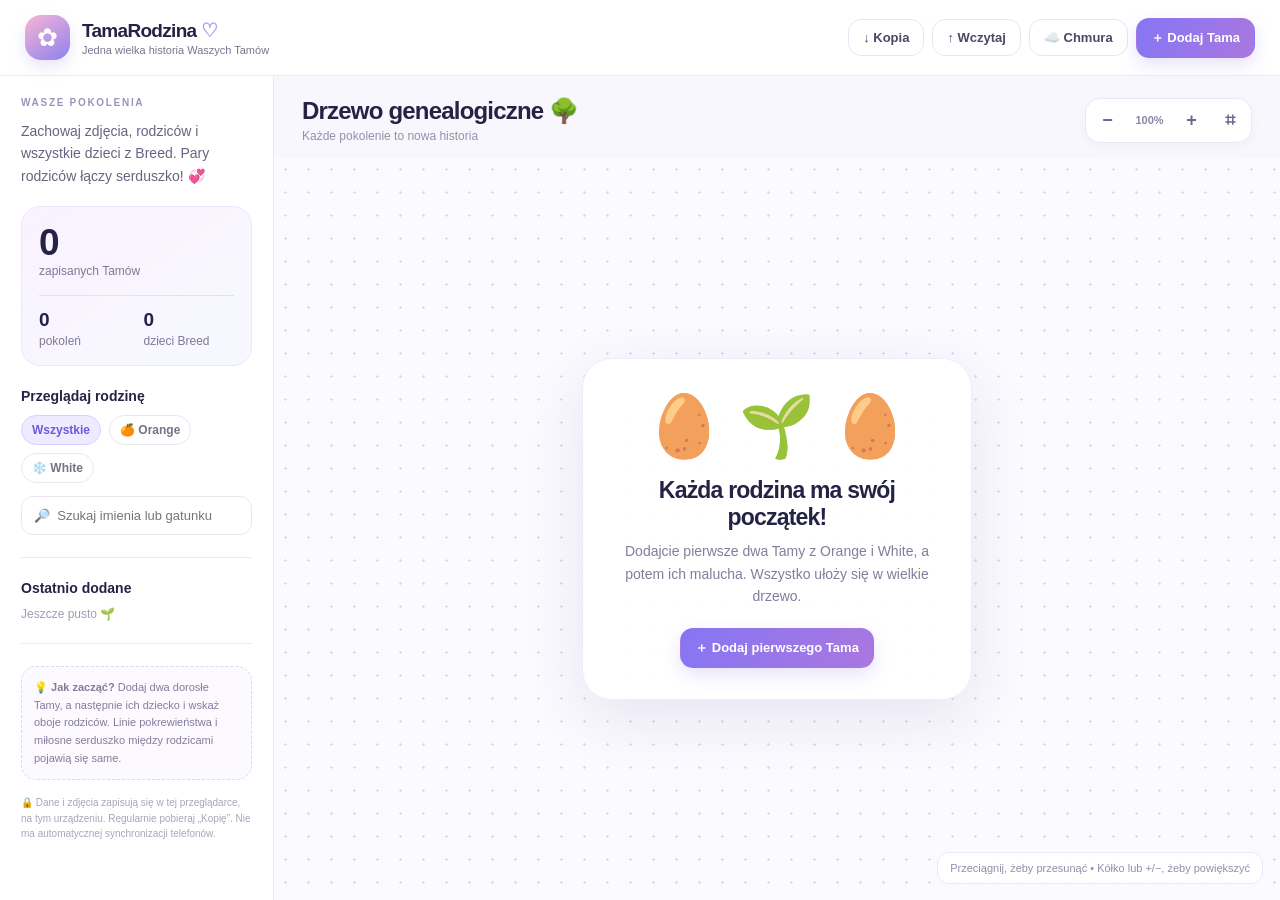
==== commit f167f764: "Remove sample tree button and enable automatic version history UI" ====
--- a/tama-rodzina/index.html
+++ b/tama-rodzina/index.html
@@ -18,7 +18,6 @@
 <header class="topbar">
  <div class="brand"><div class="brand-symbol">✿</div><div><h1>TamaRodzina <span style="color:#b19cf2">♡</span></h1><small>Jedna wielka historia Waszych Tamów</small></div></div>
  <div class="top-actions">
-  <button class="btn" id="exampleBtn" title="Pokaż przykładowe drzewo">✨ Przykład</button>
   <button class="btn" id="exportBtn" title="Pobierz bezpieczną kopię wszystkich danych i zdjęć">↓ Kopia</button>
   <button class="btn" id="importBtn" title="Wczytaj kopię zapasową">↑ Wczytaj</button>
   <button class="btn" id="cloudBtn" title="Połącz wspólne drzewo">☁️ Chmura</button>
@@ -130,15 +129,14 @@
 function validateImport(json){if(!json||!Array.isArray(json.tamas)||json.tamas.length>2500)throw Error('Niepoprawny plik lub za dużo postaci');const ids=new Set();const result=json.tamas.map(t=>{if(typeof t.id!=='string'||!/^t[a-zA-Z0-9_-]{3,60}$/.test(t.id)||ids.has(t.id))throw Error('Niepoprawne identyfikatory');ids.add(t.id);return{id:t.id,name:String(t.name||'Bez imienia').slice(0,55),species:String(t.species||'').slice(0,55),device:['orange','white','other'].includes(t.device)?t.device:'other',birth:/^\d{4}-\d{2}-\d{2}$/.test(t.birth||'')?t.birth:'',notes:String(t.notes||'').slice(0,1000),parents:Array.isArray(t.parents)?t.parents.slice(0,2).filter(p=>typeof p==='string'):[],photo:safePhoto(t.photo),createdAt:Number.isFinite(t.createdAt)?t.createdAt:Date.now()}});for(const t of result){t.parents=t.parents.filter(p=>ids.has(p)&&p!==t.id);if(new Set(t.parents).size!==t.parents.length)throw Error('Powtórzeni rodzice')}const m=new Map(result.map(t=>[t.id,t]));const visiting=new Set(),seen=new Set();function visit(id){if(visiting.has(id))throw Error('Pętla w relacjach');if(seen.has(id))return;visiting.add(id);for(const p of m.get(id)?.parents||[])visit(p);visiting.delete(id);seen.add(id)}for(const t of result)visit(t.id);return result}
 function exportFile(){const data={app:'TamaRodzina',version:1,exportedAt:new Date().toISOString(),tamas:state.tamas};const blob=new Blob([JSON.stringify(data,null,2)],{type:'application/json'});const url=URL.createObjectURL(blob),a=document.createElement('a');a.href=url;a.download='tama-rodzina-kopia-'+new Date().toISOString().slice(0,10)+'.json';document.body.append(a);a.click();a.remove();setTimeout(()=>URL.revokeObjectURL(url),3000);notify('Kopia zapasowa gotowa 💜')}
 async function importFile(file){if(!file)return;try{if(file.size>75*1024*1024)throw Error('Plik jest za duży');const data=JSON.parse(await file.text());const imported=validateImport(data);if(state.tamas.length&&!confirm(`Wczytać ${imported.length} Tamów?\n\nTo ZASTĄPI obecne drzewo. Najpierw możesz pobrać „Kopię”.`))return;state.tamas=imported;state.selected=null;await persist();render(true);notify(`Wczytano ${imported.length} Tamów! 🌳`)}catch(e){console.error(e);notify('Nie udało się wczytać: '+e.message)}finally{$('#importFile').value=''}}
-async function loadExample(){if(state.tamas.length&&!confirm('Przykład zastąpi obecne drzewo! Najpierw pobierz kopię. Kontynuować?'))return;const p1=guid(),p2=guid(),c=guid(),d=guid(),ts=Date.now();state.tamas=[{id:p1,name:'Słoneczko',species:'Pierwszy Tama',device:'orange',birth:'',notes:'Pierwszy z Orange 🍊',parents:[],photo:'',createdAt:ts-4},{id:p2,name:'Śnieżka',species:'Pierwszy Tama',device:'white',birth:'',notes:'Pierwszy z White ❄️',parents:[],photo:'',createdAt:ts-3},{id:c,name:'Iskierka',species:'Dziecko Breed',device:'orange',birth:'',notes:'Pierwszy wspólny maluch 💜',parents:[p1,p2],photo:'',createdAt:ts-2},{id:d,name:'Pączek',species:'Drugie pokolenie',device:'white',birth:'',notes:'Kolejny Tama do przykładowej rodziny',parents:[p1,p2],photo:'',createdAt:ts-1}];state.selected=null;await persist();render(true);notify('Wczytano przykład — możesz edytować postacie')}
-$('#addBtn').onclick=()=>openEditor();$('#emptyAdd').onclick=()=>openEditor();$('#exampleBtn').onclick=loadExample;$('#exportBtn').onclick=exportFile;$('#importBtn').onclick=()=>$('#importFile').click();$('#importFile').onchange=e=>importFile(e.target.files?.[0]);$('#tamaForm').onsubmit=saveTama;$('#photoFile').onchange=e=>processPhoto(e.target.files?.[0]);$('#removePhoto').onclick=()=>{state.photo='';$('#photoFile').value='';renderPreview()};$$('[data-close]').forEach(b=>b.onclick=()=>closeDialog(b.dataset.close));
+$('#addBtn').onclick=()=>openEditor();$('#emptyAdd').onclick=()=>openEditor();$('#exportBtn').onclick=exportFile;$('#importBtn').onclick=()=>$('#importFile').click();$('#importFile').onchange=e=>importFile(e.target.files?.[0]);$('#tamaForm').onsubmit=saveTama;$('#photoFile').onchange=e=>processPhoto(e.target.files?.[0]);$('#removePhoto').onclick=()=>{state.photo='';$('#photoFile').value='';renderPreview()};$$('[data-close]').forEach(b=>b.onclick=()=>closeDialog(b.dataset.close));
 $$('.filter').forEach(b=>b.onclick=()=>{state.filter=b.dataset.filter;$$('.filter').forEach(x=>x.classList.toggle('active',x===b));render()});$('#search').oninput=e=>{state.query=e.target.value.trim().toLocaleLowerCase('pl');render()};$('#fitBtn').onclick=fitView;$('#zoomIn').onclick=()=>zoom(1.2);$('#zoomOut').onclick=()=>zoom(1/1.2);
 const viewport=$('#viewport');let pointers=new Map(),dragStart=null,lastPinch=null,moved=false;viewport.addEventListener('pointerdown',e=>{if(e.target.closest('button'))return;viewport.setPointerCapture(e.pointerId);pointers.set(e.pointerId,{x:e.clientX,y:e.clientY});if(pointers.size===1){dragStart={x:e.clientX,y:e.clientY,vx:state.view.x,vy:state.view.y};moved=false;viewport.classList.add('grabbing')}else lastPinch=null});viewport.addEventListener('pointermove',e=>{if(!pointers.has(e.pointerId))return;const prev=pointers.get(e.pointerId);pointers.set(e.pointerId,{x:e.clientX,y:e.clientY});if(pointers.size===1&&dragStart){const dx=e.clientX-dragStart.x,dy=e.clientY-dragStart.y;if(Math.abs(dx)+Math.abs(dy)>4)moved=true;state.view.x=dragStart.vx+dx;state.view.y=dragStart.vy+dy;applyView()}else if(pointers.size===2){const a=[...pointers.values()],distance=Math.hypot(a[0].x-a[1].x,a[0].y-a[1].y),r=viewport.getBoundingClientRect(),centerX=(a[0].x+a[1].x)/2-r.left,centerY=(a[0].y+a[1].y)/2-r.top;if(lastPinch&&distance>0){zoom(distance/lastPinch.distance,centerX,centerY);state.view.x+=(centerX-lastPinch.x);state.view.y+=(centerY-lastPinch.y);applyView()}lastPinch={distance,x:centerX,y:centerY};moved=true}});function endPointer(e){pointers.delete(e.pointerId);if(pointers.size===0){viewport.classList.remove('grabbing');dragStart=null;lastPinch=null}else if(pointers.size===1){const p=[...pointers.values()][0];dragStart={x:p.x,y:p.y,vx:state.view.x,vy:state.view.y};lastPinch=null}}viewport.addEventListener('pointerup',endPointer);viewport.addEventListener('pointercancel',endPointer);viewport.addEventListener('wheel',e=>{e.preventDefault();const r=viewport.getBoundingClientRect();zoom(Math.exp(-e.deltaY*.0011),e.clientX-r.left,e.clientY-r.top)},{passive:false});viewport.addEventListener('click',e=>{if(!e.target.closest('button')&&!moved&&state.selected){state.selected=null;render()}});
 window.addEventListener('keydown',e=>{if(e.key==='Escape'){if(!$('#editor').open&&!$('#detail').open&&state.selected){state.selected=null;render()}}if(e.target.matches('input,textarea,select'))return;if(e.key==='+'||e.key==='=')zoom(1.2);if(e.key==='-')zoom(1/1.2)});window.addEventListener('resize',()=>{if(state.tamas.length)fitView()});
- window.tamaBridge={get:()=>JSON.parse(JSON.stringify(state.tamas)),replace:async(tamas)=>{const checked=validateImport({tamas});const backup=state.tamas;state.tamas=checked;suspendCloudChange=true;try{const success=await persist();if(!success){state.tamas=backup;throw new Error('Nie udało się zapisać danych na urządzeniu.')}}finally{suspendCloudChange=false}state.selected=null;render(true)}};
- load();
+ window.tamaBridge={ready:null,get:()=>JSON.parse(JSON.stringify(state.tamas)),replace:async(tamas)=>{const checked=validateImport({tamas});const backup=state.tamas;state.tamas=checked;suspendCloudChange=true;try{const success=await persist();if(!success){state.tamas=backup;throw new Error('Nie udało się zapisać danych na urządzeniu.')}}finally{suspendCloudChange=false}state.selected=null;render(true)}};
+ window.tamaBridge.ready=load();
 })();
 </script>
-<script src="./cloud-sync.js?v=1" defer></script>
+<script src="./cloud-sync.js?v=5" defer></script>
 </body>
 </html>
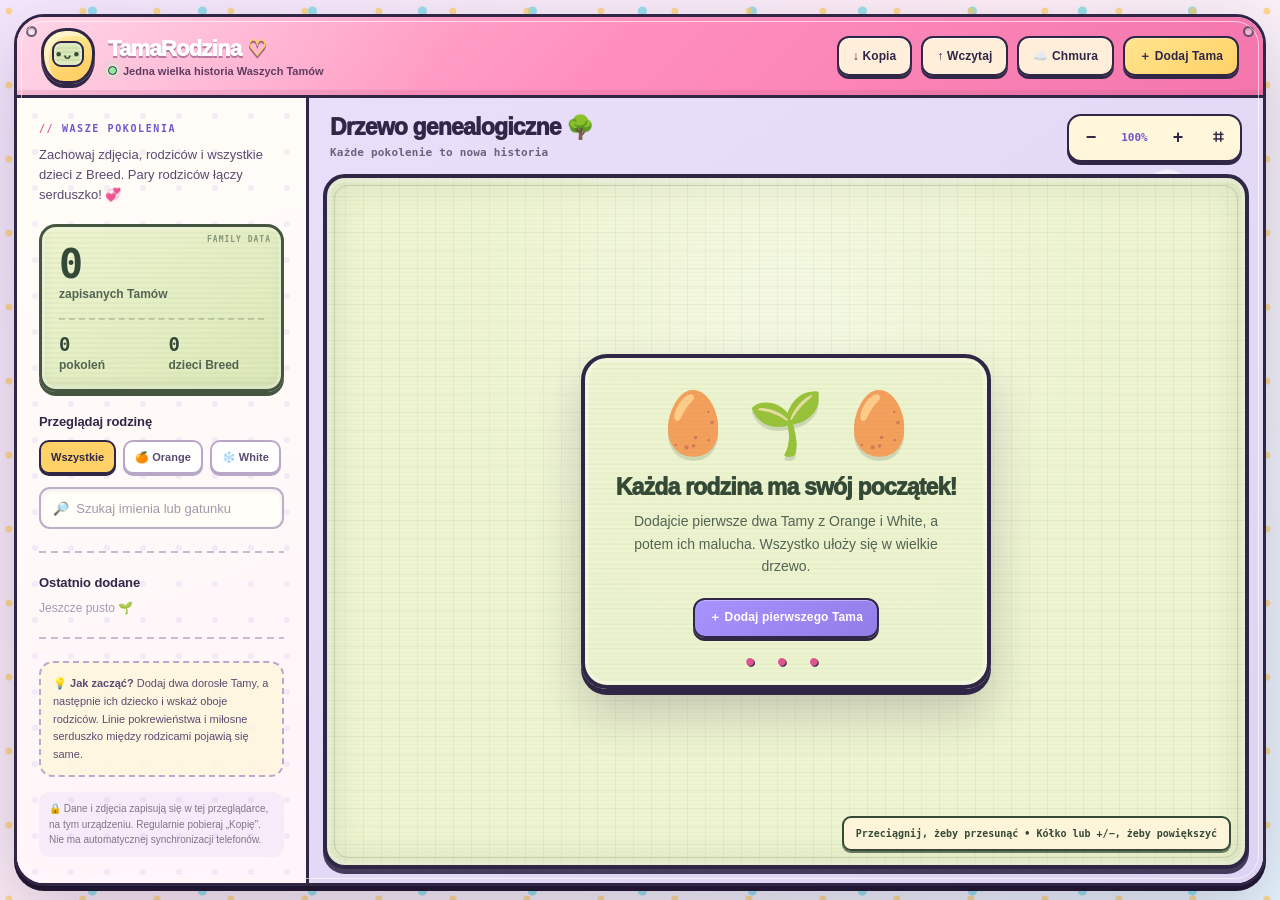
==== commit ef6d4efd: "Refresh TamaRodzina UI and add favicon" ====
--- a/tama-rodzina/index.html
+++ b/tama-rodzina/index.html
@@ -3,8 +3,10 @@
 <head>
 <meta charset="utf-8" />
 <meta name="viewport" content="width=device-width,initial-scale=1,viewport-fit=cover" />
-<meta name="theme-color" content="#f9f6ff" />
+<meta name="theme-color" content="#ff8fbd" />
+<meta name="color-scheme" content="light" />
 <title>TamaRodzina — Wasze drzewo pokoleń</title>
+<link rel="icon" href="./favicon.svg" type="image/svg+xml" />
 <style>
 :root{--ink:#252344;--muted:#77758f;--line:#ece9f4;--purple:#7465e8;--pink:#fa84b5;--orange:#ffb166;--blue:#83c8ed;--card:#fff;--shadow:0 18px 60px rgba(53,39,103,.10);--round:22px}
 *{box-sizing:border-box}html,body{height:100%;margin:0}body{font-family:ui-rounded,"SF Pro Rounded","Avenir Next",Inter,-apple-system,BlinkMacSystemFont,"Segoe UI",sans-serif;background:#f8f7fd;color:var(--ink);overflow:hidden}button,input,select,textarea{font:inherit}button{cursor:pointer}button:disabled{cursor:not-allowed;opacity:.45}.app{height:100dvh;display:flex;flex-direction:column;min-height:500px}.topbar{position:relative;z-index:10;display:flex;align-items:center;justify-content:space-between;gap:14px;flex-wrap:wrap;padding:15px 25px;background:rgba(255,255,255,.95);border-bottom:1px solid var(--line)}.brand{display:flex;align-items:center;gap:12px}.brand-symbol{width:45px;height:45px;border-radius:16px;background:linear-gradient(145deg,#f8b5d4,#8d81ef);display:grid;place-items:center;color:white;font-size:25px;box-shadow:0 7px 15px #ae9ded40}.brand h1{font-size:19px;letter-spacing:-.7px;margin:0;font-weight:850}.brand small{display:block;font-size:11px;color:var(--muted);margin-top:2px}.top-actions{display:flex;gap:8px;align-items:center;flex-wrap:wrap}.btn{display:inline-flex;align-items:center;justify-content:center;gap:7px;border:1px solid #e9e5f3;background:white;color:#4b4767;border-radius:13px;padding:10px 14px;font-size:13px;font-weight:700;white-space:nowrap;transition:transform .15s,background .15s}.btn:hover{background:#f7f4ff;transform:translateY(-1px)}.btn.primary{color:#fff;background:linear-gradient(120deg,#8576f4,#aa77df);border-color:transparent;box-shadow:0 7px 18px #8d7aef36}.btn.primary:hover{background:linear-gradient(120deg,#7565e8,#976bd3)}.btn.danger{color:#be4667;background:#fff6f9;border:1px solid #ffe2ea}.btn.ghost{border-color:transparent;background:transparent}.workspace{display:flex;flex:1;min-height:0}.sidebar{width:274px;flex:0 0 274px;background:#fff;border-right:1px solid var(--line);padding:21px;overflow:auto}.eyebrow{text-transform:uppercase;letter-spacing:1.7px;color:#9b94ba;font-size:10px;font-weight:850;margin-bottom:12px}.intro{font-size:14px;line-height:1.6;color:#686480;margin:0 0 19px}.stat-box{background:linear-gradient(145deg,#f9f2ff,#f7f9ff);border:1px solid #eee6fb;border-radius:19px;padding:17px;margin-bottom:22px}.stat-number{font-size:37px;line-height:1;font-weight:850;letter-spacing:-2px}.stat-box small{color:#817995;font-size:12px}.stats-row{display:flex;gap:14px;margin-top:16px;border-top:1px solid #e5dff2;padding-top:13px}.stats-row>div{flex:1}.stats-row b{font-size:19px}.stats-row small{display:block;margin-top:3px}.sidebar h2{font-size:14px;margin:0 0 11px}.filters{display:flex;flex-wrap:wrap;gap:8px;margin-bottom:13px}.filter{border:1px solid #e9e6f1;background:white;border-radius:999px;padding:7px 10px;color:#767187;font-size:12px;font-weight:750}.filter.active{background:#eeeaff;color:#6b5bdb;border-color:#d9d1ff}.search{border:1px solid #e8e6f1;border-radius:12px;padding:11px 12px;width:100%;background:#fff;font-size:13px;outline:0;color:var(--ink)}.search:focus{border-color:#afa5f4;box-shadow:0 0 0 3px #ece8ff}.section-divider{height:1px;background:var(--line);margin:22px 0}.mini-list{display:flex;flex-direction:column;gap:8px}.mini{border:1px solid #f0edf7;text-align:left;background:#fff;display:flex;gap:10px;align-items:center;padding:7px;border-radius:13px;width:100%}.mini:hover{background:#faf7ff}.mini-avatar{flex:0 0 35px;width:35px;height:35px;border-radius:11px;background:#f9e7ed;display:grid;place-items:center;overflow:hidden}.mini-avatar img{width:100%;height:100%;object-fit:cover}.mini strong{display:block;font-size:12px;max-width:156px;overflow:hidden;text-overflow:ellipsis;white-space:nowrap}.mini small{display:block;font-size:10px;color:#9692ab;margin-top:3px}.hint{border:1px dashed #dfd7f5;border-radius:15px;padding:12px;background:#fcfaff;color:#817b9b;font-size:11px;line-height:1.6}.main{flex:1;display:flex;flex-direction:column;min-width:0;background:#f8f7fe}.stage-header{padding:21px 28px 15px;display:flex;justify-content:space-between;gap:12px;align-items:center}.stage-header h2{font-size:24px;letter-spacing:-.8px;margin:0 0 4px}.stage-header p{font-size:12px;color:#9590a9;margin:0}.zoom-tools{display:flex;align-items:center;gap:5px;background:#fff;border:1px solid #ebe8f5;border-radius:15px;padding:5px;box-shadow:0 3px 12px #3830550a}.zoom-tools button{border:0;background:transparent;min-width:33px;height:33px;border-radius:9px;font-size:18px;font-weight:650;color:#6f658f}.zoom-tools button:hover{background:#f5f2ff}.zoom-label{min-width:41px;font-size:11px;color:#8b86a4;text-align:center;font-weight:750}.viewport{position:relative;min-height:0;flex:1;overflow:hidden;cursor:grab;touch-action:none;background-color:#fbfaff;background-image:radial-gradient(#ddd8f2 1.1px,transparent 1.1px);background-size:23px 23px;user-select:none}.viewport.grabbing{cursor:grabbing}.world{position:absolute;left:0;top:0;transform-origin:0 0;will-change:transform}.links{position:absolute;inset:0;overflow:visible;pointer-events:none}.nodes{position:absolute;inset:0}.gen-tag{position:absolute;left:15px;display:flex;gap:9px;align-items:center;font-size:13px;font-weight:850;color:#a29bc0}.gen-tag span{background:#e8e2fd;color:#7c6cdd;border-radius:10px;padding:6px 9px}.gen-tag small{font-size:11px;color:#b3aec7}.tama-card{position:absolute;width:176px;height:190px;border:1.5px solid #eee9fa;background:#fff;border-radius:22px;text-align:center;box-shadow:0 9px 27px rgba(68,57,113,.085);padding:11px 9px 10px;cursor:pointer;transition:box-shadow .15s,border .15s,opacity .15s,transform .15s;overflow:hidden}.tama-card:hover{box-shadow:0 12px 30px #4b359b2e;transform:translateY(-3px)}.tama-card.selected{border:2px solid #9281f2;box-shadow:0 9px 30px #8468e34f}.tama-card.dim{opacity:.26}.card-img{width:95px;height:95px;display:grid;place-items:center;overflow:hidden;margin:0 auto 8px;border-radius:26px;background:linear-gradient(135deg,#fff2e5,#ffd1b9);font-size:42px}.tama-card.white .card-img{background:linear-gradient(135deg,#eaf9ff,#d7e4ff)}.tama-card.other .card-img{background:linear-gradient(135deg,#f1ecff,#fce7fa)}.card-img img{width:100%;height:100%;object-fit:cover}.card-name{font-weight:850;white-space:nowrap;text-overflow:ellipsis;overflow:hidden;font-size:14px;margin:0 0 4px}.card-species{font-size:11px;color:#918da4;overflow:hidden;white-space:nowrap;text-overflow:ellipsis}.card-pill{display:inline-block;margin-top:8px;font-size:9px;font-weight:800;padding:4px 8px;border-radius:99px;background:#fff0e3;color:#c87838}.white .card-pill{background:#e8f5ff;color:#4e8cba}.other .card-pill{background:#efe9ff;color:#806bc9}.empty{position:absolute;inset:0;display:flex;align-items:center;justify-content:center;text-align:center;padding:30px}.empty-panel{max-width:390px;background:#ffffffec;box-shadow:var(--shadow);border:1px solid #f0eafe;padding:31px 25px;border-radius:30px}.empty-art{font-size:61px;margin-bottom:15px}.empty-panel h3{font-size:23px;letter-spacing:-.8px;margin:0 0 9px}.empty-panel p{font-size:14px;color:#837d9a;line-height:1.6;margin:0 0 20px}.floating-tip{position:absolute;bottom:16px;right:17px;background:#fffffff0;padding:9px 12px;border:1px solid #ebe8f5;border-radius:12px;font-size:11px;color:#938daa;pointer-events:none}dialog{border:0;border-radius:24px;box-shadow:0 30px 90px #251d5460;width:min(510px,calc(100vw - 28px));padding:0;color:var(--ink);max-height:calc(100dvh - 34px);overflow:auto}dialog::backdrop{background:#201a3f88;backdrop-filter:blur(4px)}.modal-header{display:flex;align-items:center;justify-content:space-between;padding:22px 25px 12px}.modal-header h3{font-size:21px;margin:0;letter-spacing:-.7px}.close{border:0;background:#f6f4fb;border-radius:10px;width:32px;height:32px;font-size:20px;color:#8983a4}.modal-body{padding:5px 25px 25px}.field{margin-bottom:16px}.field label{font-size:12px;font-weight:850;display:block;margin:0 0 7px}.field input,.field select,.field textarea{width:100%;padding:12px 12px;border:1px solid #e6e2f1;border-radius:12px;background:white;color:#37334f;outline:0;font-size:13px}.field input:focus,.field select:focus,.field textarea:focus{border-color:#a59af1;box-shadow:0 0 0 3px #ece9ff}.field textarea{resize:vertical;min-height:65px}.field-row{display:grid;grid-template-columns:1fr 1fr;gap:13px}.subnote{font-size:11px;color:#a09bb2;line-height:1.5;margin-top:5px}.upload{border:2px dashed #e4ddf4;border-radius:16px;min-height:104px;display:flex;gap:14px;align-items:center;padding:11px;background:#fcfbff;cursor:pointer}.upload-avatar{height:78px;width:78px;flex:0 0 78px;border-radius:17px;background:#f0eaff;display:grid;place-items:center;font-size:33px;overflow:hidden}.upload-avatar img{width:100%;height:100%;object-fit:cover}.upload-text b{font-size:13px}.upload-text small{display:block;color:#938ba9;font-size:11px;margin-top:4px}.modal-footer{display:flex;justify-content:space-between;gap:8px;flex-wrap:wrap;margin-top:18px}.detail-cover{height:125px;background:linear-gradient(120deg,#fbe6f3,#e8e7ff);border-radius:22px 22px 0 0}.detail-main{padding:0 25px 24px}.detail-photo{height:115px;width:115px;border:5px solid white;border-radius:26px;background:#fff1e7;overflow:hidden;display:grid;place-items:center;font-size:52px;margin:-65px 0 13px;position:relative;box-shadow:0 8px 20px #36275c25}.detail-photo img{width:100%;height:100%;object-fit:cover}.detail-name{margin:0;font-size:26px;letter-spacing:-.8px}.detail-sub{font-size:13px;color:#9690a9;margin-top:4px}.detail-grid{display:grid;grid-template-columns:1fr 1fr;gap:10px;margin:19px 0}.detail-box{border-radius:13px;background:#f9f7fd;padding:12px}.detail-box small{display:block;color:#9a94b1;font-size:10px;margin-bottom:5px}.detail-box b{font-size:13px;display:block;overflow-wrap:anywhere}.rel-title{font-size:13px;margin:17px 0 9px}.rel-list{display:flex;flex-wrap:wrap;gap:8px}.rel{border:1px solid #e5def5;background:white;border-radius:99px;padding:7px 10px;font-size:11px;font-weight:750;color:#7469b5}.detail-notes{border-left:3px solid #d4bafa;background:#faf7ff;border-radius:8px;padding:11px;font-size:12px;line-height:1.6;white-space:pre-wrap;color:#615b77}.small-btn{font-size:12px;padding:8px 10px}.toast{position:fixed;bottom:24px;left:50%;transform:translate(-50%,30px);opacity:0;pointer-events:none;background:#27233e;color:white;border-radius:14px;padding:11px 18px;box-shadow:0 12px 35px #1b163f30;font-size:12px;font-weight:650;z-index:100;transition:.25s}.toast.show{transform:translate(-50%,0);opacity:1}#importFile,#photoFile{display:none}.footer-stamp{margin-top:15px;color:#aaa4b9;font-size:10px;line-height:1.55}
@@ -12,6 +14,7 @@
 @media(max-width:660px){body{overflow:hidden}.app{min-height:0}.topbar{gap:10px;padding:10px 12px}.brand-symbol{width:38px;height:38px;border-radius:13px;font-size:21px}.brand h1{font-size:16px}.brand small{font-size:10px}.top-actions{width:100%;justify-content:space-between;gap:6px}.top-actions .btn{flex:1;padding:9px 4px;font-size:11px}.workspace{flex-direction:column}.sidebar{width:100%;flex:0 0 auto;padding:10px 13px;display:grid;grid-template-columns:minmax(0,1fr) auto;gap:6px 12px;align-items:center;border-right:0;border-bottom:1px solid var(--line);max-height:113px;overflow:hidden}.sidebar>.eyebrow,.sidebar>.intro,.sidebar>.section-divider,.sidebar>#recentTitle,.sidebar>#recentList,.sidebar>.hint,.sidebar>.footer-stamp{display:none}.stat-box{grid-row:1 / 3;grid-column:2;margin:0;padding:8px 13px;display:flex;gap:12px;align-items:center;min-width:110px}.stat-number{font-size:25px}.stats-row{margin:0;padding:0;border:0;gap:8px}.stats-row b{font-size:14px}.stats-row small,.stat-box small{font-size:9px}.sidebar h2{display:none}.filters{grid-row:1;grid-column:1;margin:0;gap:5px}.filter{padding:6px 8px;font-size:10px}.search{grid-row:2;grid-column:1;padding:8px 9px;font-size:11px}.main{min-height:0}.stage-header{padding:11px 13px 9px}.stage-header h2{font-size:18px}.stage-header p{font-size:10px}.zoom-tools{padding:3px}.zoom-tools button{height:28px;min-width:27px}.floating-tip{display:none}.empty-panel{padding:24px 20px}.empty-panel h3{font-size:20px}.modal-header{padding:18px 18px 10px}.modal-body{padding:5px 18px 19px}.field-row{grid-template-columns:1fr 1fr;gap:9px}.detail-main{padding:0 18px 20px}}
 @media(max-width:380px){.zoom-label{display:none}.filter{padding:6px}.brand small{display:none}}
 </style>
+<link rel="stylesheet" href="./theme.css" />
 </head>
 <body>
 <div class="app">
@@ -139,4 +142,4 @@
 </script>
 <script src="./cloud-sync.js?v=5" defer></script>
 </body>
-</html>+</html>
--- a/tama-rodzina/theme.css
+++ b/tama-rodzina/theme.css
@@ -0,0 +1,1174 @@
+/* Pocket Family OS — premium retro-digital theme for TamaRodzina. */
+:root {
+  --ink: #302747;
+  --ink-soft: #594c70;
+  --muted: #81758d;
+  --shell: #ff8fbd;
+  --shell-deep: #df568f;
+  --shell-light: #ffc1da;
+  --purple: #927de8;
+  --purple-deep: #7058c8;
+  --cream: #fff6dc;
+  --paper: #fffdf7;
+  --lcd: #dce9b8;
+  --lcd-light: #edf4cf;
+  --lcd-ink: #344936;
+  --yellow: #ffd166;
+  --aqua: #74dce6;
+  --orange: #ffad68;
+  --blue: #91d9f2;
+  --line: #d9c9df;
+  --shadow: 0 22px 70px rgba(52, 31, 80, .2);
+  --round: 22px;
+}
+
+* {
+  scrollbar-color: #b9a5cf #f7efff;
+  scrollbar-width: thin;
+}
+
+*::-webkit-scrollbar {
+  width: 9px;
+  height: 9px;
+}
+
+*::-webkit-scrollbar-track {
+  background: #f7efff;
+}
+
+*::-webkit-scrollbar-thumb {
+  background: #b9a5cf;
+  border: 2px solid #f7efff;
+  border-radius: 99px;
+}
+
+body {
+  padding: 14px;
+  color: var(--ink);
+  background:
+    radial-gradient(circle at 12% 15%, rgba(255, 209, 102, .7) 0 3px, transparent 4px),
+    radial-gradient(circle at 84% 10%, rgba(116, 220, 230, .72) 0 4px, transparent 5px),
+    radial-gradient(circle at 75% 88%, rgba(255, 143, 189, .55) 0 5px, transparent 6px),
+    linear-gradient(135deg, #f6e9ff 0%, #fff0f7 48%, #e8f8ff 100%);
+  background-size: 74px 74px, 110px 110px, 138px 138px, auto;
+}
+
+button,
+input,
+select,
+textarea {
+  font-family: ui-rounded, "SF Pro Rounded", "Avenir Next", "Segoe UI", sans-serif;
+}
+
+.app {
+  position: relative;
+  isolation: isolate;
+  height: calc(100dvh - 28px);
+  min-height: 0;
+  overflow: hidden;
+  border: 3px solid var(--ink);
+  border-radius: 30px;
+  background: var(--paper);
+  box-shadow:
+    0 5px 0 #211632,
+    0 26px 80px rgba(50, 29, 76, .25),
+    inset 0 2px 0 rgba(255, 255, 255, .9);
+}
+
+.app::after {
+  content: "";
+  position: absolute;
+  inset: 4px;
+  z-index: 30;
+  border: 1px solid rgba(255, 255, 255, .62);
+  border-radius: 24px;
+  pointer-events: none;
+}
+
+.topbar {
+  min-height: 78px;
+  padding: 11px 24px;
+  border-bottom: 3px solid var(--ink);
+  background:
+    linear-gradient(115deg, rgba(255, 255, 255, .32), transparent 34%),
+    linear-gradient(135deg, var(--shell-light), var(--shell) 48%, #f375ac);
+  box-shadow: inset 0 -5px 0 rgba(176, 56, 113, .16);
+}
+
+.topbar::before,
+.topbar::after {
+  content: "";
+  position: absolute;
+  top: 9px;
+  width: 7px;
+  height: 7px;
+  border: 2px solid rgba(48, 39, 71, .72);
+  border-radius: 50%;
+  background: rgba(255, 255, 255, .45);
+  box-shadow: inset 0 1px 2px rgba(48, 39, 71, .35);
+}
+
+.topbar::before { left: 9px; }
+.topbar::after { right: 9px; }
+
+.brand {
+  gap: 13px;
+  min-width: 235px;
+}
+
+.brand-symbol {
+  position: relative;
+  width: 54px;
+  height: 56px;
+  flex: 0 0 54px;
+  overflow: hidden;
+  border: 3px solid var(--ink);
+  border-radius: 46% 46% 42% 42% / 42% 42% 52% 52%;
+  background: linear-gradient(155deg, #fff4a9 0%, var(--yellow) 76%);
+  box-shadow:
+    0 4px 0 var(--ink),
+    inset 5px 5px 0 rgba(255, 255, 255, .45);
+  color: transparent;
+  font-size: 0;
+  transform-origin: 50% 80%;
+  animation: petBob 3.6s ease-in-out infinite;
+}
+
+.brand-symbol::before {
+  content: "";
+  position: absolute;
+  inset: 10px 8px 14px;
+  border: 2px solid var(--ink);
+  border-radius: 9px;
+  background:
+    linear-gradient(rgba(52, 73, 54, .07) 50%, transparent 50%) 0 0 / 100% 4px,
+    var(--lcd);
+  box-shadow: inset 0 0 0 2px rgba(255, 255, 255, .3);
+}
+
+.brand-symbol::after {
+  content: "•ᴗ•";
+  position: absolute;
+  left: 50%;
+  top: 50%;
+  transform: translate(-50%, -62%);
+  color: var(--lcd-ink);
+  font: 800 13px/1 ui-monospace, "Cascadia Mono", monospace;
+  letter-spacing: 1px;
+}
+
+.brand h1 {
+  margin: 0;
+  color: #fff;
+  font-size: 22px;
+  font-weight: 950;
+  letter-spacing: -.75px;
+  text-shadow: 0 2px 0 rgba(89, 38, 87, .45);
+}
+
+.brand h1 span {
+  color: var(--yellow) !important;
+  filter: drop-shadow(0 1px 0 rgba(48, 39, 71, .45));
+}
+
+.brand small {
+  display: flex;
+  align-items: center;
+  gap: 6px;
+  margin-top: 3px;
+  color: #5f3b61;
+  font-size: 11px;
+  font-weight: 750;
+}
+
+.brand small::before {
+  content: "";
+  width: 7px;
+  height: 7px;
+  border: 1px solid var(--ink);
+  border-radius: 50%;
+  background: #90ef9e;
+  box-shadow: 0 0 0 2px rgba(255, 255, 255, .28), 0 0 8px #90ef9e;
+}
+
+.top-actions {
+  gap: 9px;
+}
+
+.btn {
+  min-height: 40px;
+  padding: 9px 14px;
+  border: 2px solid var(--ink);
+  border-radius: 12px;
+  background: var(--cream);
+  color: var(--ink);
+  font-size: 12px;
+  font-weight: 850;
+  letter-spacing: .01em;
+  box-shadow: 0 3px 0 var(--ink), inset 0 1px 0 rgba(255, 255, 255, .85);
+  transition: transform .14s ease, box-shadow .14s ease, background .14s ease, filter .14s ease;
+}
+
+.btn:hover {
+  background: #fffaf0;
+  filter: saturate(1.08);
+  transform: translateY(-1px);
+  box-shadow: 0 4px 0 var(--ink), inset 0 1px 0 rgba(255, 255, 255, .9);
+}
+
+.btn:active {
+  transform: translateY(3px);
+  box-shadow: 0 0 0 var(--ink), inset 0 2px 5px rgba(48, 39, 71, .15);
+}
+
+.btn.primary {
+  border-color: var(--ink);
+  background: linear-gradient(145deg, #a894ff, var(--purple));
+  color: #fff;
+  box-shadow: 0 3px 0 var(--ink), inset 0 1px 0 rgba(255, 255, 255, .36);
+}
+
+.btn.primary:hover {
+  background: linear-gradient(145deg, #b3a2ff, #846fe0);
+}
+
+.top-actions .btn {
+  background: rgba(255, 246, 220, .94);
+}
+
+.top-actions .btn.primary {
+  background: linear-gradient(145deg, #ffe590, var(--yellow));
+  color: var(--ink);
+}
+
+.btn.danger {
+  border-color: #7f2f52;
+  background: #ffe5ee;
+  color: #a23160;
+  box-shadow: 0 3px 0 #7f2f52;
+}
+
+.btn.ghost {
+  border-color: transparent;
+  background: transparent;
+  box-shadow: none;
+}
+
+.btn.ghost:hover {
+  border-color: #cab8db;
+  background: #fff8ff;
+  box-shadow: 0 2px 0 #cab8db;
+}
+
+.workspace {
+  background: #f3e8fa;
+}
+
+.sidebar {
+  position: relative;
+  width: 292px;
+  flex-basis: 292px;
+  padding: 24px 22px;
+  border-right: 3px solid var(--ink);
+  background:
+    radial-gradient(circle at 18px 18px, rgba(146, 125, 232, .11) 0 3px, transparent 3.5px) 0 0 / 36px 36px,
+    linear-gradient(160deg, #fffdf7, #fff4fa);
+}
+
+.sidebar > * {
+  position: relative;
+  z-index: 1;
+}
+
+.eyebrow {
+  margin-bottom: 10px;
+  color: var(--purple-deep);
+  font: 900 10px/1.3 ui-monospace, "Cascadia Mono", "Segoe UI Mono", monospace;
+  letter-spacing: 1.6px;
+}
+
+.eyebrow::before {
+  content: "// ";
+  color: var(--shell-deep);
+}
+
+.intro {
+  color: var(--ink-soft);
+  font-size: 13px;
+  line-height: 1.55;
+}
+
+.stat-box {
+  position: relative;
+  overflow: hidden;
+  margin-bottom: 22px;
+  padding: 17px;
+  border: 3px solid #455640;
+  border-radius: 17px;
+  background:
+    repeating-linear-gradient(0deg, rgba(52, 73, 54, .035) 0 2px, transparent 2px 5px),
+    linear-gradient(145deg, var(--lcd-light), var(--lcd));
+  color: var(--lcd-ink);
+  box-shadow:
+    inset 0 0 0 3px rgba(255, 255, 255, .28),
+    inset 0 -5px 12px rgba(52, 73, 54, .09),
+    0 4px 0 #455640;
+}
+
+.stat-box::after {
+  content: "FAMILY DATA";
+  position: absolute;
+  right: 10px;
+  top: 9px;
+  color: rgba(52, 73, 54, .53);
+  font: 800 8px/1 ui-monospace, monospace;
+  letter-spacing: 1px;
+}
+
+.stat-number,
+.stats-row b {
+  color: var(--lcd-ink);
+  font-family: ui-monospace, "Cascadia Mono", "Segoe UI Mono", monospace;
+  font-variant-numeric: tabular-nums;
+  text-shadow: 1px 1px 0 rgba(255, 255, 255, .34);
+}
+
+.stat-number {
+  font-size: 40px;
+  letter-spacing: -3px;
+}
+
+.stat-box small {
+  color: #536453;
+  font-weight: 700;
+}
+
+.stats-row {
+  border-top: 2px dashed rgba(52, 73, 54, .22);
+}
+
+.sidebar h2 {
+  color: var(--ink);
+  font-size: 13px;
+  font-weight: 900;
+  letter-spacing: -.1px;
+}
+
+.filters {
+  gap: 7px;
+}
+
+.filter {
+  min-height: 34px;
+  border: 2px solid #b9a7c8;
+  border-radius: 10px;
+  background: #fff;
+  color: var(--ink-soft);
+  font-size: 11px;
+  font-weight: 850;
+  box-shadow: 0 2px 0 #b9a7c8;
+  transition: transform .13s ease, background .13s ease, box-shadow .13s ease;
+}
+
+.filter:hover {
+  transform: translateY(-1px);
+  background: #fff8fc;
+}
+
+.filter:active {
+  transform: translateY(2px);
+  box-shadow: none;
+}
+
+.filter.active {
+  border-color: var(--ink);
+  background: var(--yellow);
+  color: var(--ink);
+  box-shadow: 0 2px 0 var(--ink);
+}
+
+.search,
+.field input,
+.field select,
+.field textarea {
+  border: 2px solid #bdaec8;
+  border-radius: 11px;
+  background: #fffef9;
+  color: var(--ink);
+  box-shadow: inset 0 2px 4px rgba(48, 39, 71, .07);
+}
+
+.search {
+  min-height: 42px;
+  padding: 10px 12px;
+}
+
+.search::placeholder,
+.field input::placeholder,
+.field textarea::placeholder {
+  color: #a398aa;
+}
+
+.search:focus,
+.field input:focus,
+.field select:focus,
+.field textarea:focus {
+  border-color: var(--purple-deep);
+  box-shadow: 0 0 0 4px rgba(146, 125, 232, .2), inset 0 2px 4px rgba(48, 39, 71, .06);
+}
+
+.section-divider {
+  height: 2px;
+  background: repeating-linear-gradient(90deg, #c9bad2 0 7px, transparent 7px 12px);
+}
+
+.mini-list {
+  gap: 9px;
+}
+
+.mini {
+  min-height: 50px;
+  border: 2px solid #dfd2e6;
+  border-radius: 13px;
+  background: rgba(255, 255, 255, .86);
+  box-shadow: 0 2px 0 #dfd2e6;
+  transition: transform .14s ease, border-color .14s ease, background .14s ease;
+}
+
+.mini:hover {
+  border-color: var(--purple);
+  background: #fff;
+  transform: translateX(3px);
+}
+
+.mini-avatar {
+  border: 2px solid var(--ink);
+  border-radius: 10px;
+  background: var(--lcd);
+}
+
+.mini strong {
+  color: var(--ink);
+  font-weight: 900;
+}
+
+.mini small {
+  color: var(--muted);
+}
+
+.hint {
+  border: 2px dashed #bba8cf;
+  border-radius: 14px;
+  background: rgba(255, 246, 220, .82);
+  color: var(--ink-soft);
+}
+
+.footer-stamp {
+  padding: 9px 10px;
+  border-radius: 10px;
+  background: rgba(146, 125, 232, .08);
+  color: #807389;
+}
+
+.main {
+  padding: 0 14px 14px;
+  background:
+    radial-gradient(circle at 90% 12%, rgba(255, 255, 255, .55) 0 22px, transparent 23px),
+    linear-gradient(145deg, #eadffa, #dcd4f2);
+}
+
+.stage-header {
+  min-height: 76px;
+  padding: 15px 7px 12px;
+}
+
+.stage-header h2 {
+  color: var(--ink);
+  font-size: 23px;
+  font-weight: 950;
+  letter-spacing: -.8px;
+}
+
+.stage-header p {
+  color: #6e607a;
+  font: 750 11px/1.4 ui-monospace, "Cascadia Mono", monospace;
+  letter-spacing: .2px;
+}
+
+.zoom-tools {
+  gap: 6px;
+  padding: 5px;
+  border: 2px solid var(--ink);
+  border-radius: 14px;
+  background: var(--cream);
+  box-shadow: 0 3px 0 var(--ink);
+}
+
+.zoom-tools button {
+  min-width: 34px;
+  height: 34px;
+  border: 1px solid transparent;
+  border-radius: 9px;
+  color: var(--ink);
+  font-size: 18px;
+  font-weight: 900;
+}
+
+.zoom-tools button:hover {
+  border-color: #c4b6d0;
+  background: #fff;
+}
+
+.zoom-tools button:active {
+  transform: translateY(1px);
+  background: var(--yellow);
+}
+
+.zoom-label {
+  color: var(--purple-deep);
+  font-family: ui-monospace, "Cascadia Mono", monospace;
+  font-weight: 900;
+}
+
+.viewport {
+  position: relative;
+  isolation: isolate;
+  border: 4px solid var(--ink);
+  border-radius: 22px;
+  background-color: var(--lcd-light);
+  background-image:
+    linear-gradient(rgba(52, 73, 54, .05) 1px, transparent 1px),
+    linear-gradient(90deg, rgba(52, 73, 54, .05) 1px, transparent 1px),
+    radial-gradient(circle at 50% 20%, rgba(255, 255, 255, .42), transparent 48%);
+  background-size: 18px 18px, 18px 18px, auto;
+  box-shadow:
+    inset 0 0 0 4px rgba(255, 255, 255, .26),
+    inset 0 0 36px rgba(52, 73, 54, .14),
+    0 5px 0 rgba(48, 39, 71, .88);
+}
+
+.viewport::before {
+  content: "";
+  position: absolute;
+  inset: 0;
+  z-index: 3;
+  pointer-events: none;
+  background: repeating-linear-gradient(0deg, rgba(52, 73, 54, .018) 0 1px, transparent 1px 4px);
+  mix-blend-mode: multiply;
+}
+
+.viewport::after {
+  content: "";
+  position: absolute;
+  inset: 7px;
+  z-index: 4;
+  border: 1px solid rgba(52, 73, 54, .17);
+  border-radius: 14px;
+  pointer-events: none;
+}
+
+.world { z-index: 1; }
+.empty { z-index: 2; }
+.floating-tip { z-index: 5; }
+
+.gen-tag {
+  gap: 7px;
+  color: var(--lcd-ink);
+  font-family: ui-monospace, "Cascadia Mono", monospace;
+  text-transform: uppercase;
+}
+
+.gen-tag span {
+  min-width: 34px;
+  border: 2px solid var(--lcd-ink);
+  border-radius: 7px;
+  background: rgba(255, 246, 220, .84);
+  color: var(--lcd-ink);
+  box-shadow: 0 2px 0 rgba(52, 73, 54, .8);
+}
+
+.gen-tag span::before { content: "G"; }
+
+.gen-tag small {
+  color: rgba(52, 73, 54, .75);
+  font-size: 9px;
+  letter-spacing: .7px;
+}
+
+.tama-card {
+  width: 176px;
+  height: 190px;
+  padding: 11px 9px 10px;
+  overflow: visible;
+  border: 3px solid var(--ink);
+  border-radius: 28px 28px 24px 24px;
+  background:
+    linear-gradient(145deg, rgba(255, 255, 255, .94), rgba(255, 246, 220, .94));
+  color: var(--ink);
+  box-shadow:
+    0 5px 0 var(--ink),
+    0 13px 24px rgba(48, 39, 71, .18),
+    inset 4px 4px 0 rgba(255, 255, 255, .75);
+  animation: cardIn .22s ease-out both;
+}
+
+.tama-card::before {
+  content: "";
+  position: absolute;
+  right: 13px;
+  top: 12px;
+  width: 7px;
+  height: 7px;
+  z-index: 2;
+  border: 1.5px solid var(--ink);
+  border-radius: 50%;
+  background: #92ec9c;
+  box-shadow: 0 0 7px #92ec9c;
+}
+
+.tama-card::after {
+  content: "•••";
+  position: absolute;
+  left: 14px;
+  top: 10px;
+  color: rgba(48, 39, 71, .46);
+  font: 900 8px/1 ui-monospace, monospace;
+  letter-spacing: 2px;
+}
+
+.tama-card:hover {
+  border-color: var(--ink);
+  transform: translateY(-5px) rotate(-.35deg);
+  box-shadow:
+    0 7px 0 var(--ink),
+    0 18px 32px rgba(48, 39, 71, .24),
+    inset 4px 4px 0 rgba(255, 255, 255, .8);
+}
+
+.tama-card:active {
+  transform: translateY(3px);
+  box-shadow: 0 1px 0 var(--ink), 0 7px 15px rgba(48, 39, 71, .18);
+}
+
+.tama-card.selected {
+  border: 3px solid var(--ink);
+  outline: 5px solid rgba(255, 209, 102, .92);
+  outline-offset: 2px;
+  box-shadow: 0 5px 0 var(--ink), 0 0 0 9px rgba(146, 125, 232, .2), 0 18px 35px rgba(48, 39, 71, .22);
+}
+
+.tama-card.dim {
+  opacity: .28;
+  filter: grayscale(.45);
+}
+
+.card-img {
+  width: 95px;
+  height: 95px;
+  margin: 3px auto 8px;
+  border: 3px solid var(--ink);
+  border-radius: 20px;
+  background:
+    linear-gradient(rgba(52, 73, 54, .04) 50%, transparent 50%) 0 0 / 100% 5px,
+    #fbdcae;
+  box-shadow: inset 0 0 0 3px rgba(255, 255, 255, .3), inset 0 -8px 16px rgba(48, 39, 71, .07);
+}
+
+.tama-card.white .card-img {
+  background:
+    linear-gradient(rgba(52, 73, 54, .035) 50%, transparent 50%) 0 0 / 100% 5px,
+    #cdeefa;
+}
+
+.tama-card.other .card-img {
+  background:
+    linear-gradient(rgba(52, 73, 54, .035) 50%, transparent 50%) 0 0 / 100% 5px,
+    #ddd1ff;
+}
+
+.card-img img {
+  border-radius: 15px;
+}
+
+.card-name {
+  color: var(--ink);
+  font-size: 14px;
+  font-weight: 950;
+  letter-spacing: -.2px;
+}
+
+.card-species {
+  color: var(--muted);
+  font-size: 10px;
+  font-weight: 700;
+}
+
+.card-pill {
+  margin-top: 7px;
+  border: 1.5px solid #a76027;
+  border-radius: 7px;
+  background: #ffdfbd;
+  color: #8d4f20;
+  font: 900 8px/1.1 ui-monospace, "Cascadia Mono", monospace;
+  letter-spacing: .25px;
+  text-transform: uppercase;
+}
+
+.white .card-pill {
+  border-color: #3f7192;
+  background: #d9f2ff;
+  color: #355f7a;
+}
+
+.other .card-pill {
+  border-color: #7058c8;
+  background: #e8e0ff;
+  color: #6049b1;
+}
+
+.empty-panel {
+  position: relative;
+  max-width: 410px;
+  padding: 29px 28px 47px;
+  border: 4px solid var(--ink);
+  border-radius: 26px;
+  background:
+    repeating-linear-gradient(0deg, rgba(52, 73, 54, .025) 0 2px, transparent 2px 5px),
+    rgba(237, 244, 207, .95);
+  color: var(--lcd-ink);
+  box-shadow: 0 6px 0 var(--ink), 0 24px 45px rgba(48, 39, 71, .21), inset 0 0 0 4px rgba(255, 255, 255, .3);
+}
+
+.empty-panel::after {
+  content: "●  ●  ●";
+  position: absolute;
+  left: 50%;
+  bottom: 13px;
+  transform: translateX(-50%);
+  color: var(--shell-deep);
+  font-size: 18px;
+  letter-spacing: 8px;
+  text-shadow: 1px 1px 0 var(--ink);
+}
+
+.empty-art {
+  filter: drop-shadow(0 4px 0 rgba(52, 73, 54, .16));
+  animation: petBob 3s ease-in-out infinite;
+}
+
+.empty-panel h3 {
+  color: var(--lcd-ink);
+  font-weight: 950;
+}
+
+.empty-panel p {
+  color: #536453;
+}
+
+.floating-tip {
+  bottom: 14px;
+  right: 14px;
+  border: 2px solid var(--lcd-ink);
+  border-radius: 9px;
+  background: rgba(255, 246, 220, .9);
+  color: var(--lcd-ink);
+  font: 750 10px/1.3 ui-monospace, "Cascadia Mono", monospace;
+  box-shadow: 0 2px 0 rgba(52, 73, 54, .72);
+}
+
+dialog {
+  overflow: auto;
+  border: 3px solid var(--ink);
+  border-radius: 24px;
+  background: var(--paper);
+  color: var(--ink);
+  box-shadow: 0 7px 0 var(--ink), 0 30px 90px rgba(36, 23, 57, .55);
+}
+
+dialog::backdrop {
+  background: rgba(33, 22, 50, .67);
+  backdrop-filter: blur(7px) saturate(.85);
+}
+
+.modal-header {
+  position: relative;
+  padding: 20px 24px 13px;
+  border-bottom: 2px dashed rgba(48, 39, 71, .18);
+  background: linear-gradient(130deg, rgba(255, 193, 218, .88), rgba(247, 239, 255, .65));
+}
+
+.modal-header h3 {
+  color: var(--ink);
+  font-size: 21px;
+  font-weight: 950;
+}
+
+.close {
+  border: 2px solid var(--ink);
+  border-radius: 10px;
+  background: var(--cream);
+  color: var(--ink);
+  font-weight: 900;
+  box-shadow: 0 2px 0 var(--ink);
+}
+
+.close:hover {
+  background: var(--yellow);
+}
+
+.close:active {
+  transform: translateY(2px);
+  box-shadow: none;
+}
+
+.modal-body {
+  padding: 18px 25px 25px;
+}
+
+.field label {
+  color: var(--ink-soft);
+  font-size: 11px;
+  font-weight: 900;
+  letter-spacing: .25px;
+}
+
+.field input,
+.field select,
+.field textarea {
+  min-height: 44px;
+  padding: 11px 12px;
+}
+
+.field textarea {
+  min-height: 82px;
+}
+
+.upload {
+  border: 3px dashed #ad99c0;
+  border-radius: 17px;
+  background: linear-gradient(135deg, #fffef9, #fff2f8);
+  transition: border-color .15s ease, background .15s ease, transform .15s ease;
+}
+
+.upload:hover {
+  border-color: var(--purple-deep);
+  background: #fff;
+  transform: translateY(-1px);
+}
+
+.upload-avatar {
+  border: 2px solid var(--ink);
+  border-radius: 16px;
+  background: var(--lcd);
+  box-shadow: inset 0 0 0 3px rgba(255, 255, 255, .28);
+}
+
+.upload-text small,
+.subnote {
+  color: var(--muted);
+}
+
+.detail-cover {
+  height: 132px;
+  border-radius: 20px 20px 0 0;
+  background:
+    radial-gradient(circle at 16px 16px, rgba(255, 255, 255, .45) 0 4px, transparent 4.5px) 0 0 / 32px 32px,
+    linear-gradient(125deg, var(--shell-light), var(--shell) 52%, #a493ef);
+  border-bottom: 3px solid var(--ink);
+}
+
+.detail-photo {
+  border: 4px solid var(--ink);
+  border-radius: 24px;
+  background: var(--lcd);
+  box-shadow: 0 4px 0 var(--ink), 0 12px 20px rgba(48, 39, 71, .2);
+}
+
+.detail-name {
+  color: var(--ink);
+  font-weight: 950;
+}
+
+.detail-sub {
+  color: var(--muted);
+  font-weight: 700;
+}
+
+.detail-box {
+  border: 2px solid #cdbdd7;
+  border-radius: 12px;
+  background: #fffaf1;
+  box-shadow: 0 2px 0 #cdbdd7;
+}
+
+.detail-box small {
+  color: var(--purple-deep);
+  font: 850 9px/1.2 ui-monospace, monospace;
+  letter-spacing: .5px;
+  text-transform: uppercase;
+}
+
+.detail-box b {
+  color: var(--ink);
+}
+
+.rel-title {
+  color: var(--ink-soft);
+  font-weight: 900;
+}
+
+.rel {
+  border: 2px solid var(--purple-deep);
+  border-radius: 9px;
+  background: #f4efff;
+  color: var(--purple-deep);
+  box-shadow: 0 2px 0 var(--purple-deep);
+}
+
+.rel:hover {
+  background: var(--yellow);
+  color: var(--ink);
+}
+
+.detail-notes {
+  border: 2px solid #ad99c0;
+  border-left: 6px solid var(--purple);
+  background: #fffaf1;
+  color: var(--ink-soft);
+}
+
+#cloudDialog .modal-body > p,
+#cloudDialog .modal-body > div,
+#cloudDialog #cloudCountInfo,
+#cloudDialog #historyStatus {
+  color: var(--ink-soft) !important;
+}
+
+#cloudDialog .modal-body > div[style*="border:1px"] {
+  border: 3px solid #455640 !important;
+  border-radius: 17px !important;
+  background:
+    repeating-linear-gradient(0deg, rgba(52, 73, 54, .035) 0 2px, transparent 2px 5px),
+    var(--lcd) !important;
+  box-shadow: 0 4px 0 #455640, inset 0 0 0 3px rgba(255, 255, 255, .25);
+}
+
+#cloudDialog #cloudRemoteCount {
+  color: var(--lcd-ink) !important;
+  font-family: ui-monospace, "Cascadia Mono", monospace;
+  font-variant-numeric: tabular-nums;
+}
+
+#cloudDialog #cloudStatus {
+  border: 2px solid #c8b9d3;
+  background: #fff9e9 !important;
+  color: var(--ink-soft) !important;
+}
+
+#historyList > div {
+  border: 2px solid #d3c4dd !important;
+  border-radius: 12px !important;
+  background: #fffef9 !important;
+  box-shadow: 0 2px 0 #d3c4dd;
+}
+
+.toast {
+  bottom: 28px;
+  border: 2px solid var(--cream);
+  border-radius: 11px;
+  background: var(--ink);
+  color: #fff;
+  font: 800 12px/1.35 ui-monospace, "Cascadia Mono", monospace;
+  box-shadow: 0 4px 0 #160f22, 0 16px 38px rgba(22, 15, 34, .35);
+}
+
+button:focus-visible,
+input:focus-visible,
+select:focus-visible,
+textarea:focus-visible,
+[tabindex]:focus-visible {
+  outline: 4px solid var(--aqua);
+  outline-offset: 3px;
+}
+
+@keyframes petBob {
+  0%, 100% { transform: translateY(0) rotate(0); }
+  50% { transform: translateY(-3px) rotate(1deg); }
+}
+
+@keyframes cardIn {
+  from { opacity: 0; transform: translateY(8px) scale(.98); }
+  to { opacity: 1; transform: translateY(0) scale(1); }
+}
+
+@media (max-width: 980px) {
+  body { padding: 0; }
+
+  .app {
+    height: 100dvh;
+    border: 0;
+    border-radius: 0;
+    box-shadow: none;
+  }
+
+  .app::after { display: none; }
+
+  .sidebar {
+    width: 250px;
+    flex-basis: 250px;
+    padding: 18px 16px;
+  }
+}
+
+@media (max-width: 660px) {
+  .topbar {
+    min-height: 0;
+    padding: 9px 12px 11px;
+  }
+
+  .topbar::before,
+  .topbar::after { display: none; }
+
+  .brand-symbol {
+    width: 43px;
+    height: 45px;
+    flex-basis: 43px;
+    border-width: 2px;
+    box-shadow: 0 3px 0 var(--ink), inset 4px 4px 0 rgba(255, 255, 255, .42);
+  }
+
+  .brand-symbol::before { inset: 8px 6px 11px; }
+  .brand-symbol::after { font-size: 10px; }
+  .brand h1 { font-size: 18px; }
+
+  .top-actions {
+    display: grid;
+    grid-template-columns: repeat(4, minmax(0, 1fr));
+    width: 100%;
+    gap: 6px;
+  }
+
+  .top-actions .btn {
+    width: 100%;
+    min-width: 0;
+    min-height: 39px;
+    padding: 7px 3px;
+    font-size: 10px;
+  }
+
+  .sidebar {
+    width: 100%;
+    max-height: 126px;
+    padding: 10px 13px 11px;
+    grid-template-columns: minmax(0, 1fr) 166px;
+    grid-template-rows: auto auto;
+    gap: 7px 8px;
+    border-right: 0;
+    border-bottom: 3px solid var(--ink);
+  }
+
+  .filters {
+    grid-row: 1;
+    grid-column: 1 / -1;
+    flex-wrap: nowrap;
+    gap: 5px;
+  }
+
+  .filter {
+    flex: 1 1 0;
+    min-width: 0;
+    min-height: 31px;
+    padding: 5px 4px;
+    font-size: 9px;
+  }
+
+  .search {
+    grid-row: 2;
+    grid-column: 1;
+    min-width: 0;
+    min-height: 42px;
+  }
+
+  .stat-box {
+    grid-row: 2;
+    grid-column: 2;
+    width: 166px;
+    min-width: 0;
+    height: 42px;
+    padding: 5px 8px;
+    gap: 8px;
+    border-width: 2px;
+    border-radius: 13px;
+    box-shadow: 0 3px 0 #455640;
+  }
+
+  .stat-box::after { display: none; }
+
+  .stat-number {
+    font-size: 22px;
+    letter-spacing: -2px;
+  }
+
+  .stat-box > div > small { display: none; }
+
+  .stats-row {
+    gap: 6px;
+    margin: 0;
+    padding: 0;
+    border: 0;
+  }
+
+  .stats-row b { font-size: 12px; }
+  .stats-row small { font-size: 7px; line-height: 1.05; }
+
+  .main {
+    padding: 0 8px 8px;
+  }
+
+  .stage-header {
+    min-height: 58px;
+    padding: 9px 4px 8px;
+  }
+
+  .stage-header h2 {
+    font-size: 16px;
+    white-space: nowrap;
+  }
+  .viewport { border-width: 3px; border-radius: 16px; }
+  .viewport::after { inset: 5px; border-radius: 10px; }
+  .zoom-tools { border-width: 2px; box-shadow: 0 2px 0 var(--ink); }
+  .zoom-tools button { min-width: 29px; height: 29px; }
+
+  dialog {
+    width: min(510px, calc(100vw - 18px));
+    max-height: calc(100dvh - 18px);
+    border-radius: 18px;
+  }
+
+  .modal-header { padding: 17px 17px 11px; }
+  .modal-body { padding: 15px 17px 20px; }
+}
+
+@media (max-width: 460px) {
+  .field-row { grid-template-columns: 1fr; }
+  .modal-footer > * { flex: 1 1 auto; }
+  .detail-grid { grid-template-columns: 1fr 1fr; }
+}
+
+@media (max-width: 380px) {
+  .brand { min-width: 0; }
+  .brand small { display: none; }
+  .top-actions .btn { font-size: 9px; }
+  .filter { padding-inline: 6px; }
+  .search { min-height: 36px; }
+  .stage-header h2 { font-size: 16px; }
+}
+
+@media (prefers-reduced-motion: reduce) {
+  *, *::before, *::after {
+    scroll-behavior: auto !important;
+    animation-duration: .001ms !important;
+    animation-iteration-count: 1 !important;
+    transition-duration: .001ms !important;
+  }
+}
